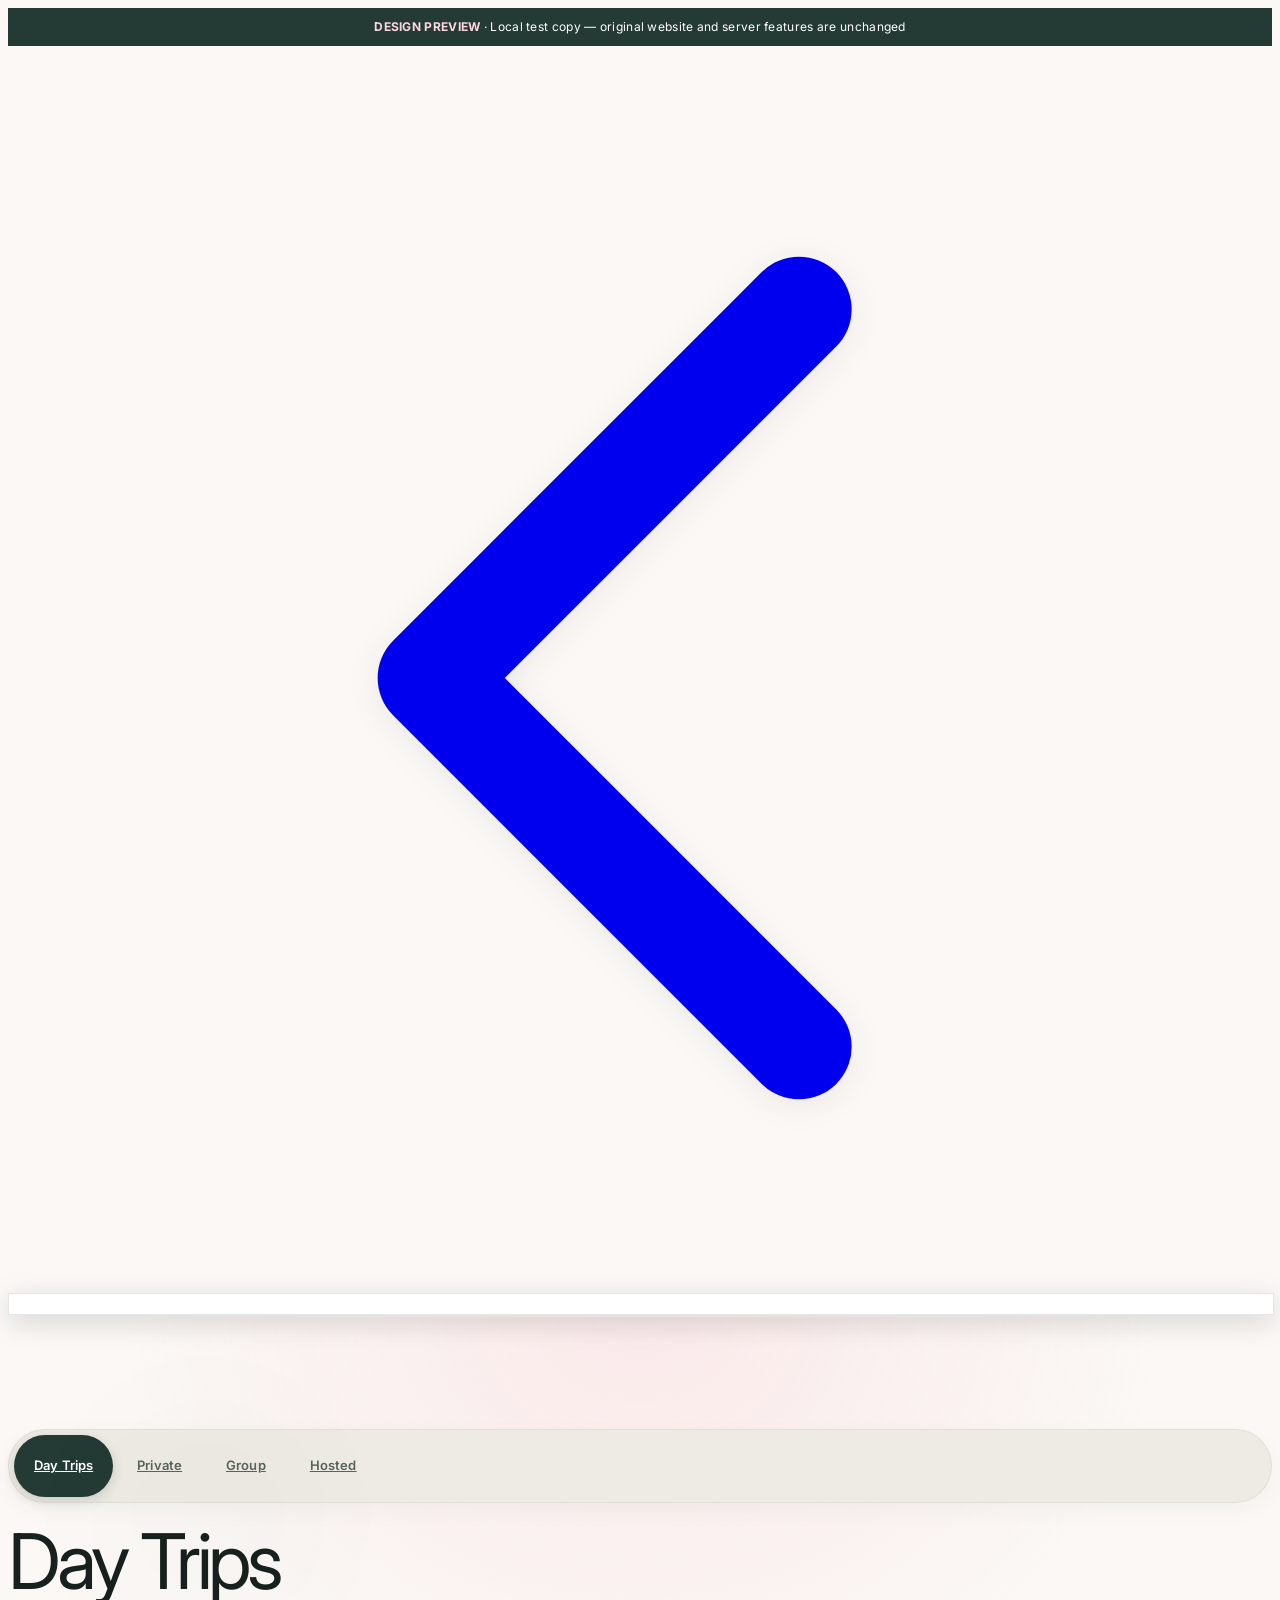
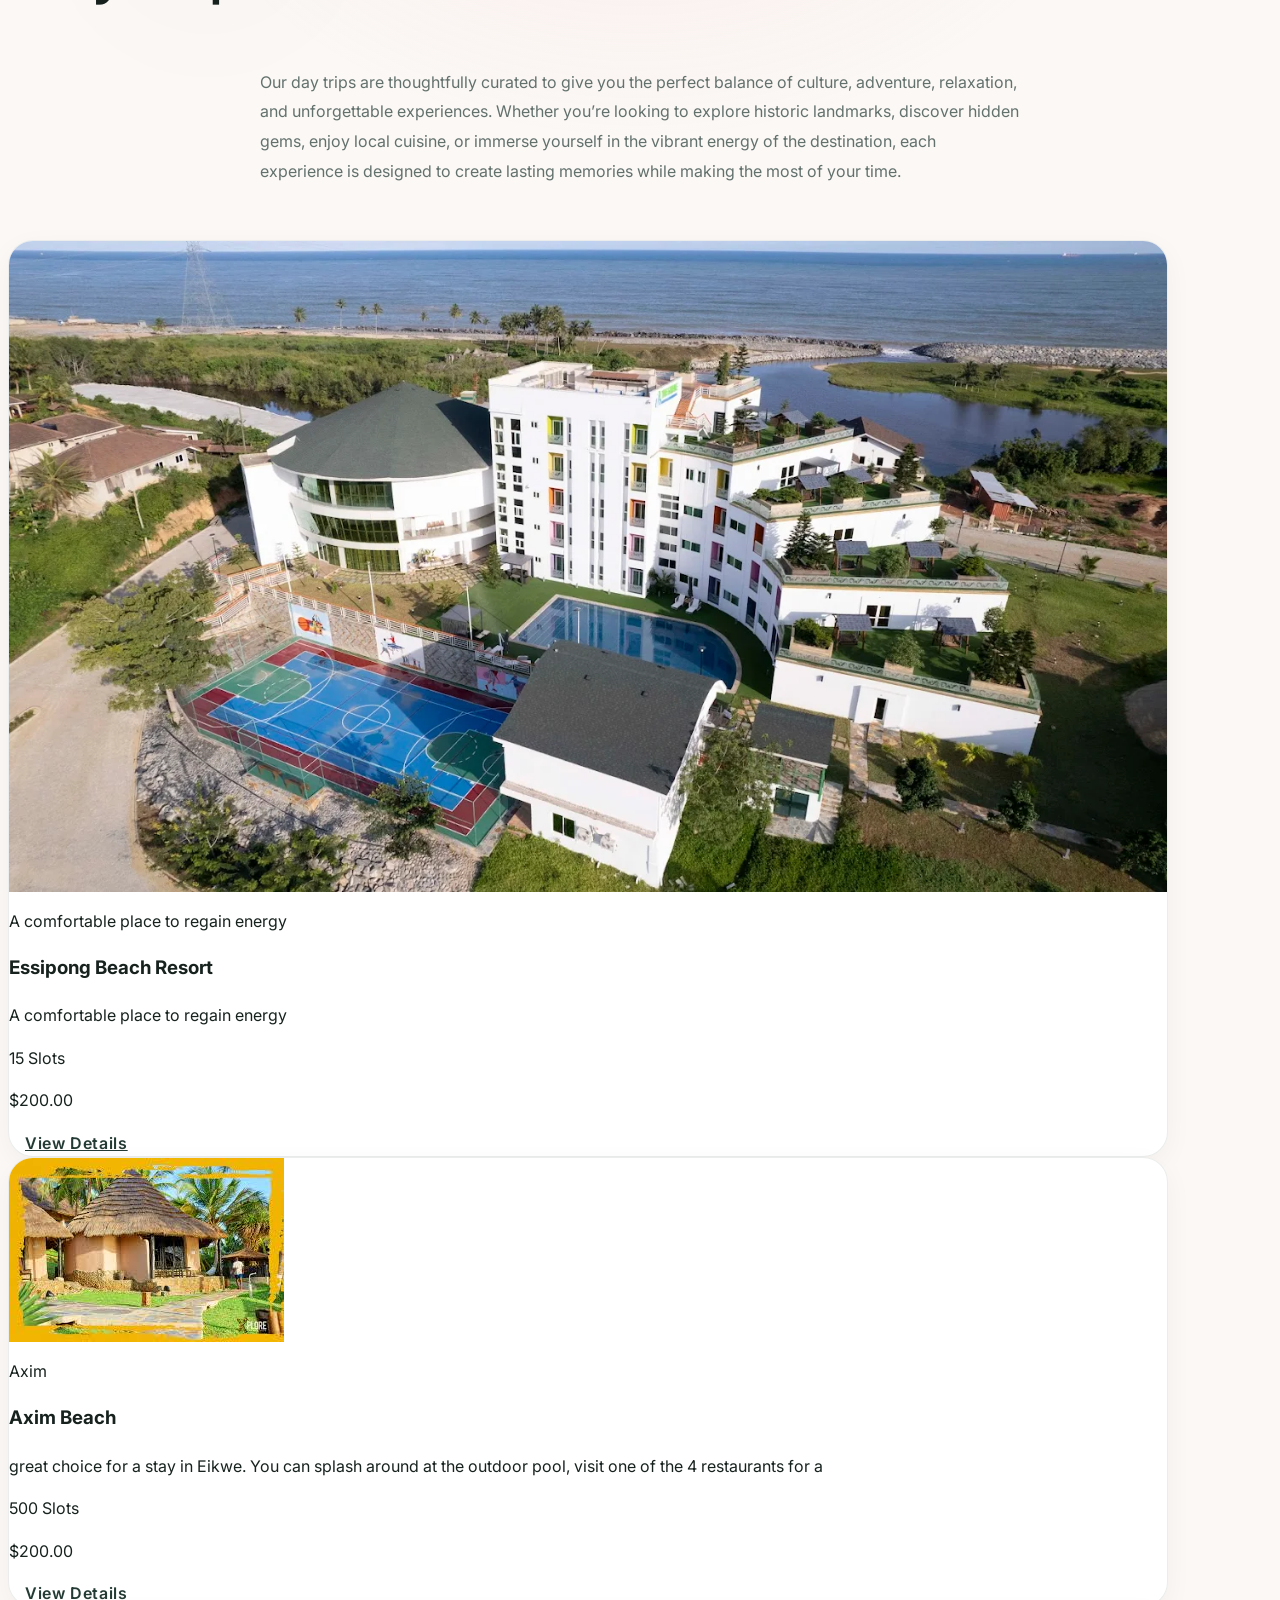
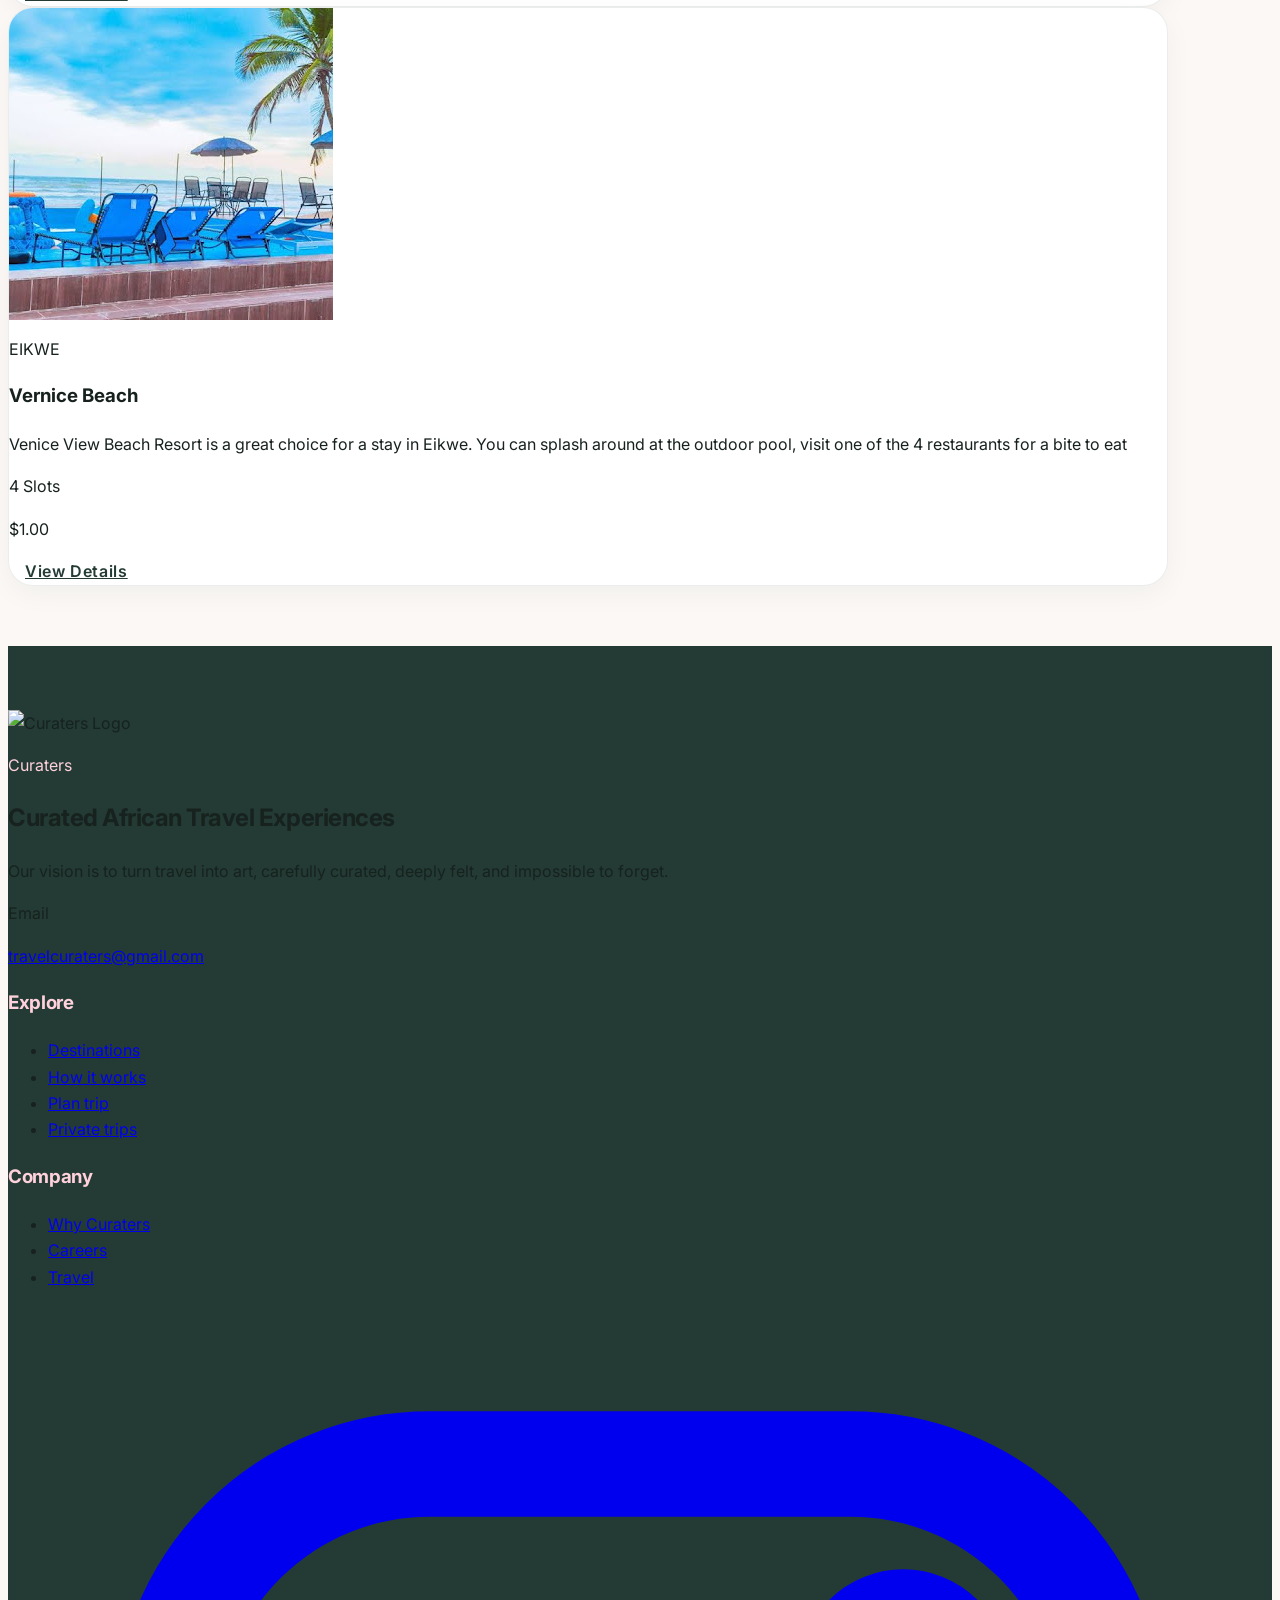
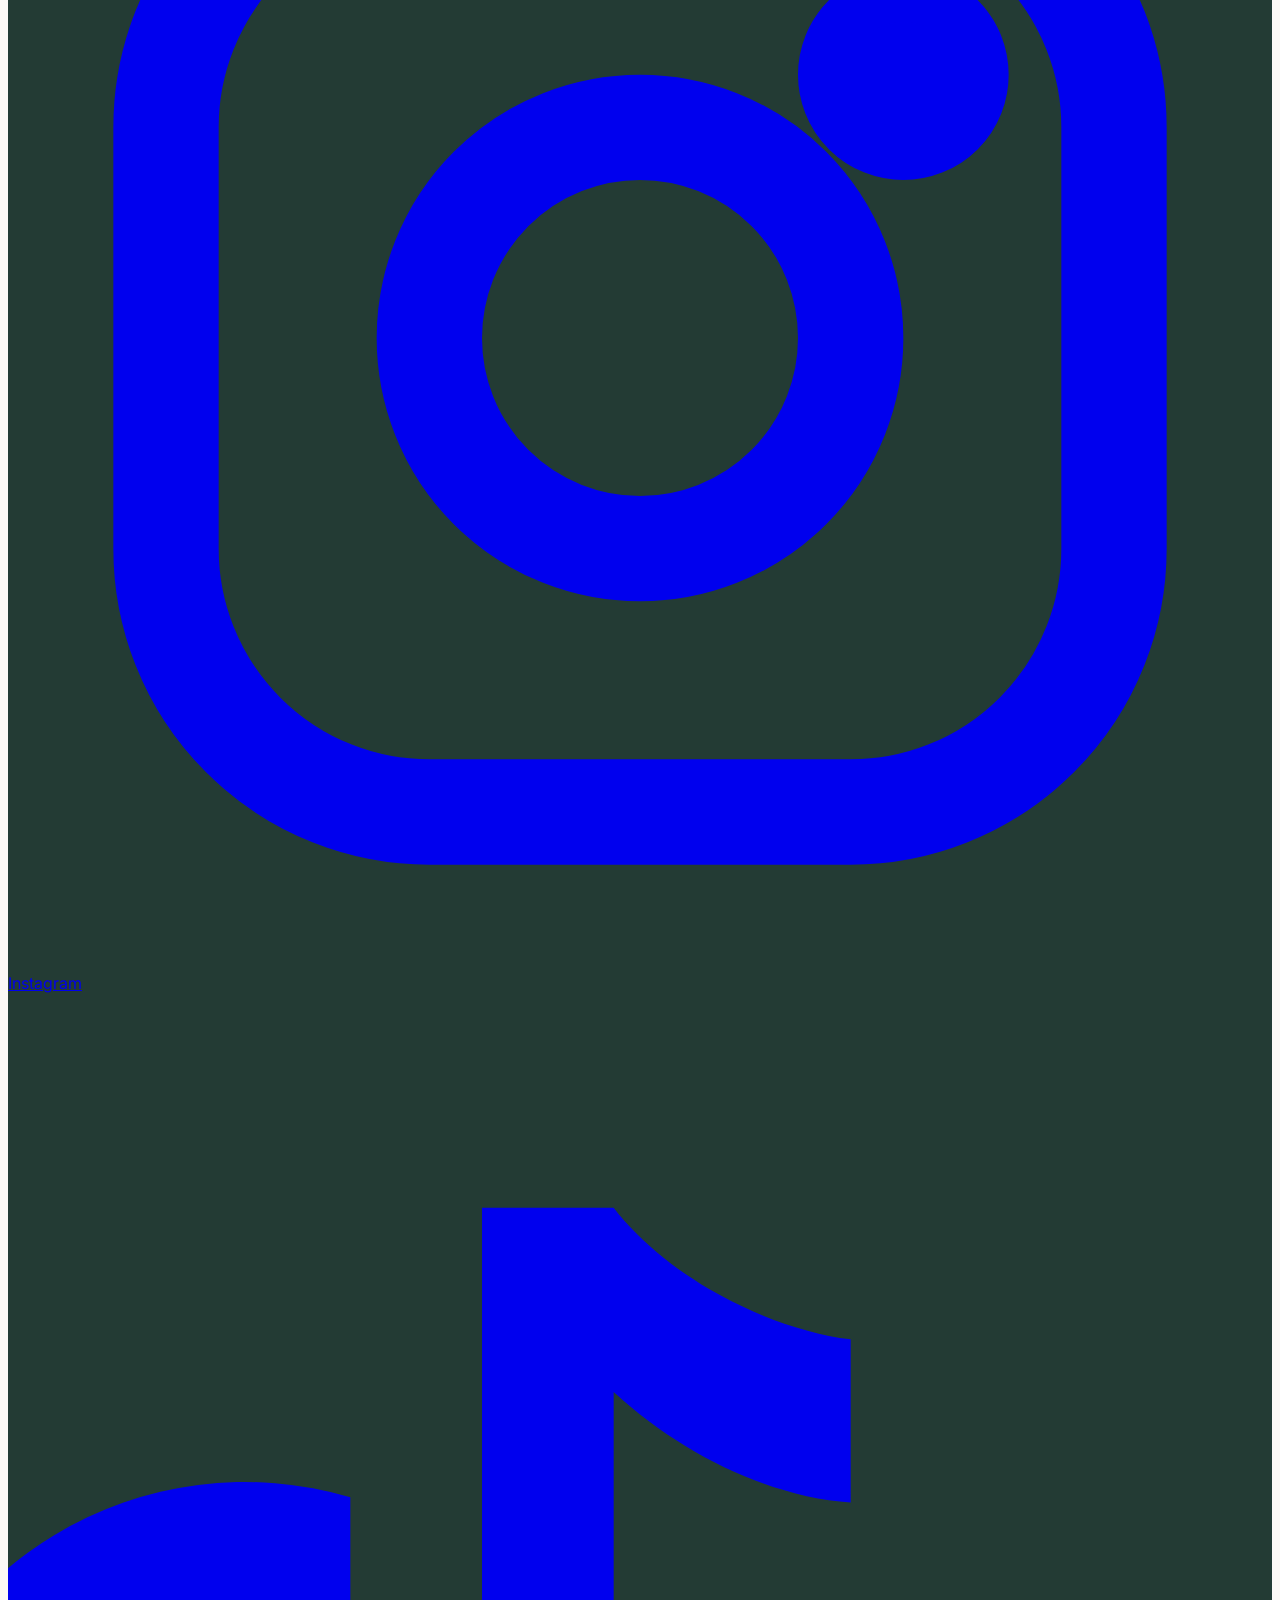
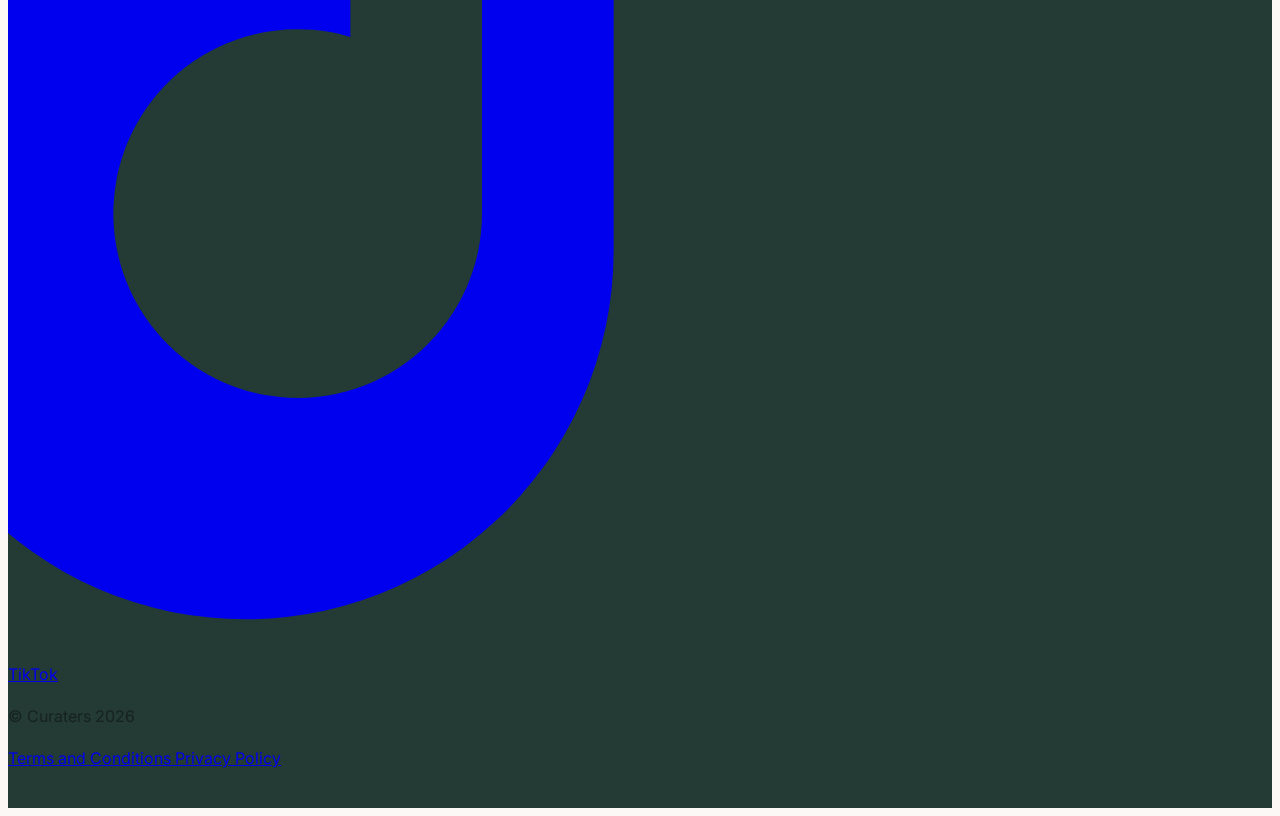
==== index.html @ 2ed1cbc6 "Add files via upload" ====
<head>
<meta charset="UTF-8">

<meta name="viewport" content="width=device-width, initial-scale=1.0">
<!-- SweetAlert2 -->
<script src="https://cdn.jsdelivr.net/npm/sweetalert2@11"></script>
<script src="https://cdn.tailwindcss.com"></script>

<link href="https://fonts.googleapis.com/css2?family=Inter:wght@300;400;500&display=swap" rel="stylesheet">

<style>
body {
    font-family: 'Inter', sans-serif;
}
</style>
<link rel="stylesheet" href="curaters-preview.css">
</head>

<head>
    <title>Curaters | Trips</title>
    <link rel="icon" type="image/png" href="assets/images/logo.png">

<style>
body {
    font-family: 'Inter', sans-serif;
    background: #ffffff;
    overflow-x: hidden;
}

/* ✅ BACK BUTTON PULSE */
.back-btn {
    animation: pulse 2.5s infinite;
}

@keyframes pulse {
    0% { transform: translateX(-50%) scale(1); }
    50% { transform: translateX(-50%) scale(1.08); }
    100% { transform: translateX(-50%) scale(1); }
}

/* ✅ HERO ANIMATION */
.hero-title {
    opacity: 0;
    transform: translateY(20px);
    animation: fadeUp 1s ease forwards;
}

.hero-sub {
    opacity: 0;
    transform: translateY(20px);
    animation: fadeUp 1s ease 0.2s forwards;
}

@keyframes fadeUp {
    to {
        opacity: 1;
        transform: translateY(0);
    }
}

/* ✅ CARD ANIMATION */
.trip-card {
    opacity: 0;
    transform: translateY(40px) scale(0.98);
    transition: all 0.6s ease;
}

.trip-card.show {
    opacity: 1;
    transform: translateY(0) scale(1);
}

/* hover effect */
.trip-card:hover {
    transform: translateY(-6px) scale(1.01);
    transition: 0.4s ease;
}

/* image zoom */
.trip-card img {
    transition: transform 0.7s ease;
}

.trip-card:hover img {
    transform: scale(1.1);
}

/* subtle background glow */
.glow {
    position: absolute;
    width: 400px;
    height: 400px;
    background: radial-gradient(circle, rgba(0,0,0,0.05), transparent 70%);
    filter: blur(60px);
    z-index: 0;
}
</style>
</head>

<body>
<div class="cur-preview-note"><strong>DESIGN PREVIEW</strong> · Local test copy — original website and server features are unchanged</div>

<!-- ✅ BACK BUTTON (CENTER TOP + ANIMATED) -->
<div class="fixed top-5 left-1/2 z-50 back-btn">
    <a href="index.html"
       class="flex items-center justify-center w-11 h-11 rounded-full bg-white shadow-md border hover:scale-110 transition">

        <svg xmlns="http://www.w3.org/2000/svg"
             class="w-5 h-5 text-black"
             fill="none"
             viewBox="0 0 24 24"
             stroke="currentColor"
             stroke-width="2">

            <path stroke-linecap="round"
                  stroke-linejoin="round"
                  d="M15 19l-7-7 7-7" />

        </svg>

    </a>
</div>

<!-- subtle background glow -->
<div class="glow top-20 left-10 absolute"></div>


<!-- HERO -->
<section class="bg-white pt-24 sm:pt-28 md:pt-32 pb-10 sm:pb-12 text-center relative z-10 px-4 sm:px-6 lg:px-8">

    
<div class="flex justify-center mt-6 pb-10 px-4">
    <div class="bg-gray-100 p-1 rounded-2xl flex flex-wrap sm:flex-nowrap shadow-sm gap-1 w-full sm:w-auto overflow-x-auto scrollbar-hide">

        <!-- Day Trips -->
        <a href="index.html"
           class="flex-1 sm:flex-none text-center whitespace-nowrap px-4 sm:px-5 py-2 text-sm font-medium rounded-full transition duration-200
           bg-black text-white">
            Day Trips
        </a>

        <!-- Private -->
        <a href="private.html"
           class="flex-1 sm:flex-none text-center whitespace-nowrap px-4 sm:px-5 py-2 text-sm font-medium rounded-full transition duration-200
           text-gray-600 hover:text-black hover:bg-white">
            Private
        </a>

        <!-- Group -->
        <a href="group-trips.html"
           class="flex-1 sm:flex-none text-center whitespace-nowrap px-4 sm:px-5 py-2 text-sm font-medium rounded-full transition duration-200
           text-gray-600 hover:text-black hover:bg-white">
            Group
        </a>

        <!-- Hosted -->
        <a href="hosted-trips.html"
           class="flex-1 sm:flex-none text-center whitespace-nowrap px-4 sm:px-5 py-2 text-sm font-medium rounded-full transition duration-200
           text-gray-600 hover:text-black hover:bg-white">
            Hosted
        </a>

    </div>
</div>
    <h1 class="text-5xl font-light mt-6 capitalize">
        Day Trips
    </h1>

  <p class="mt-4 text-sm text-gray-600 max-w-3xl mx-auto leading-6">
    Our day trips are thoughtfully curated to give you the perfect balance of culture,
    adventure, relaxation, and unforgettable experiences. Whether you’re looking to
    explore historic landmarks, discover hidden gems, enjoy local cuisine, or immerse
    yourself in the vibrant energy of the destination, each experience is designed to
    create lasting memories while making the most of your time.
</p>

</section>


<!-- GRID -->
<section class="bg-white px-6 pb-10 relative z-10">

    <div class="max-w-6xl mx-auto grid md:grid-cols-2 lg:grid-cols-3 gap-8">

        
        <div class="trip-card rounded-3xl overflow-hidden border bg-white flex flex-col h-[520px]">

            <!-- IMAGE -->
            <div class="h-72 overflow-hidden bg-gray-100">

                                    <img src="[data-uri]"
                         class="w-full h-full object-cover">
                
            </div>

            <!-- CONTENT -->
            <div class="p-5 flex flex-col flex-1">

                <p class="text-xs text-gray-500 uppercase">
                    A comfortable place to regain energy                </p>

                <h3 class="text-lg font-light text-black mt-1">
                    Essipong Beach Resort                </h3>

                <div class="mt-3 h-[72px] overflow-hidden">
                    <p class="text-sm text-gray-600 leading-relaxed">
                        A comfortable place to regain energy                    </p>
                </div>

                <div class="flex justify-between items-center mt-4">

                    <p class="text-sm text-gray-600">
                        15 Slots                    </p>

                    <p class="text-black font-medium">
                        $200.00                    </p>

                </div>

                <div class="mt-auto pt-5">

                    <a href="https://www.travelwithcuraters.com/trip-details.php?id=8"
                       class="block text-center border border-black text-black py-2 rounded-full text-xs uppercase tracking-widest hover:bg-black hover:text-white transition">
                        View Details
                    </a>

                </div>

            </div>

        </div>

        
        <div class="trip-card rounded-3xl overflow-hidden border bg-white flex flex-col h-[520px]">

            <!-- IMAGE -->
            <div class="h-72 overflow-hidden bg-gray-100">

                                    <img src="[data-uri]"
                         class="w-full h-full object-cover">
                
            </div>

            <!-- CONTENT -->
            <div class="p-5 flex flex-col flex-1">

                <p class="text-xs text-gray-500 uppercase">
                    Axim                </p>

                <h3 class="text-lg font-light text-black mt-1">
                    Axim Beach                </h3>

                <div class="mt-3 h-[72px] overflow-hidden">
                    <p class="text-sm text-gray-600 leading-relaxed">
                         great choice for a stay in Eikwe. You can splash around at the outdoor pool, visit one of the 4 restaurants for a                    </p>
                </div>

                <div class="flex justify-between items-center mt-4">

                    <p class="text-sm text-gray-600">
                        500 Slots                    </p>

                    <p class="text-black font-medium">
                        $200.00                    </p>

                </div>

                <div class="mt-auto pt-5">

                    <a href="https://www.travelwithcuraters.com/trip-details.php?id=5"
                       class="block text-center border border-black text-black py-2 rounded-full text-xs uppercase tracking-widest hover:bg-black hover:text-white transition">
                        View Details
                    </a>

                </div>

            </div>

        </div>

        
        <div class="trip-card rounded-3xl overflow-hidden border bg-white flex flex-col h-[520px]">

            <!-- IMAGE -->
            <div class="h-72 overflow-hidden bg-gray-100">

                                    <img src="[data-uri]"
                         class="w-full h-full object-cover">
                
            </div>

            <!-- CONTENT -->
            <div class="p-5 flex flex-col flex-1">

                <p class="text-xs text-gray-500 uppercase">
                    EIKWE                </p>

                <h3 class="text-lg font-light text-black mt-1">
                    Vernice Beach                </h3>

                <div class="mt-3 h-[72px] overflow-hidden">
                    <p class="text-sm text-gray-600 leading-relaxed">
                        Venice View Beach Resort is a great choice for a stay in Eikwe. You can splash around at the outdoor pool, visit one of the 4 restaurants for a bite to eat                    </p>
                </div>

                <div class="flex justify-between items-center mt-4">

                    <p class="text-sm text-gray-600">
                        4 Slots                    </p>

                    <p class="text-black font-medium">
                        $1.00                    </p>

                </div>

                <div class="mt-auto pt-5">

                    <a href="https://www.travelwithcuraters.com/trip-details.php?id=3"
                       class="block text-center border border-black text-black py-2 rounded-full text-xs uppercase tracking-widest hover:bg-black hover:text-white transition">
                        View Details
                    </a>

                </div>

            </div>

        </div>

        
    </div>

</section>

<footer class="bg-[#060912] text-white px-6 py-20 overflow-hidden">

    <div class="max-w-7xl mx-auto">

        <!-- MAIN WRAPPER -->
        <div class="bg-[#0b1020] border border-white/10 rounded-[3rem] p-8 md:p-14">

            <!-- TOP -->
            <div class="grid xl:grid-cols-[1.2fr_0.8fr] gap-16 items-start">

                <!-- LEFT CONTENT -->
                <div>

                    <div class="flex items-center gap-4 mb-8">

<div class="w-14 h-14 rounded-2xl overflow-hidden border border-white/10 bg-white/5 flex items-center justify-center">

    <img src="assets/images/logo-2.png"
         alt="Curaters Logo"
         class="w-full h-full object-cover">

</div>
                        <div>

                            <p class="text-xs uppercase tracking-[0.35em] text-pink-300 mb-1">
                                Curaters
                            </p>

                            <h2 class="text-2xl md:text-3xl font-light text-white">
                                Curated African Travel Experiences
                            </h2>

                        </div>

                    </div>

                    <p class="text-gray-400 leading-relaxed text-sm md:text-base max-w-2xl">
                        Our vision is to turn travel into art, carefully curated, deeply felt, and impossible to forget.
                    </p>

                    <!-- CONTACT STRIP -->
                    <div class="grid sm:grid-cols-2 gap-5 mt-10">

                        <!-- EMAIL -->
                        <div class="bg-white/5 border border-white/10 rounded-2xl p-5">

                            <p class="text-xs uppercase tracking-[0.25em] text-gray-500 mb-3">
                                Email
                            </p>

                            <a href="mailto:travelcuraters@gmail.com"
                               class="text-sm text-white hover:text-pink-300 transition break-all">
                                travelcuraters@gmail.com
                            </a>

                        </div>

                        <!-- PHONE 
                        <div class="bg-white/5 border border-white/10 rounded-2xl p-5">

                            <p class="text-xs uppercase tracking-[0.25em] text-gray-500 mb-3">
                                Phone
                            </p>

                            <a href="tel:+233558677278"
                               class="text-sm text-white hover:text-pink-300 transition">
                                +233 55 867 7278
                            </a>

                        </div>
                        -->

                    </div>

                </div>

                <!-- RIGHT LINKS -->
                <div class="grid grid-cols-2 gap-8">

                    <!-- COLUMN 1 -->
                    <div>

                        <h3 class="text-sm uppercase tracking-[0.3em] text-pink-300 mb-6">
                            Explore
                        </h3>

                        <ul class="space-y-4 text-sm text-gray-400">

                            <li>
                                <a href="index.html" class="hover:text-white transition">
                                    Destinations
                                </a>
                            </li>

                            <li>
                                <a href="index.html" class="hover:text-white transition">
                                    How it works
                                </a>
                            </li>

                            <li>
                                <a href="https://www.travelwithcuraters.com/contact.php" class="hover:text-white transition">
                                    Plan trip
                                </a>
                            </li>

                            <li>
                                <a href="https://www.travelwithcuraters.com/contact.php" class="hover:text-white transition">
                                    Private trips
                                </a>
                            </li>

                        </ul>

                    </div>

                    <!-- COLUMN 2 -->
                    <div>

                        <h3 class="text-sm uppercase tracking-[0.3em] text-pink-300 mb-6">
                            Company
                        </h3>

                        <ul class="space-y-4 text-sm text-gray-400">

                            <li>
                                <a href="https://www.travelwithcuraters.com/about-us.php" class="hover:text-white transition">
                                    Why Curaters
                                </a>
                            </li>

                            <li>
                                <a href="https://www.travelwithcuraters.com/about-us.php" class="hover:text-white transition">
                                    Careers
                                </a>
                            </li>

                            <li>
                                <a href="index.html" class="hover:text-white transition">
                                    Travel
                                </a>
                            </li>

                        </ul>

                    </div>

                </div>

            </div>

            <!-- CENTER LINE -->
            <div class="border-t border-white/10 my-10"></div>

            <!-- BOTTOM -->
            <div class="flex flex-col lg:flex-row items-center justify-between gap-8">

                <!-- SOCIALS -->
                <div class="flex items-center gap-4">

                    <a href="https://www.instagram.com/curaters_"
                       target="_blank"
                       rel="noopener noreferrer"
                       class="group flex items-center gap-3 bg-white/5 border border-white/10 px-5 py-3 rounded-full hover:bg-white hover:text-black transition duration-300">

                        <svg xmlns="http://www.w3.org/2000/svg"
                             class="w-4 h-4"
                             fill="none"
                             viewBox="0 0 24 24"
                             stroke="currentColor">

                            <rect x="3" y="3" width="18" height="18" rx="5" stroke-width="2"/>
                            <circle cx="12" cy="12" r="4" stroke-width="2"/>
                            <circle cx="17" cy="7" r="1.5" fill="currentColor"/>

                        </svg>

                        <span class="text-xs uppercase tracking-[0.2em]">
                            Instagram
                        </span>

                    </a>

                    <a href="https://www.tiktok.com/@curaters"
                       target="_blank"
                       rel="noopener noreferrer"
                       class="group flex items-center gap-3 bg-white/5 border border-white/10 px-5 py-3 rounded-full hover:bg-white hover:text-black transition duration-300">

                        <svg xmlns="http://www.w3.org/2000/svg"
                             class="w-4 h-4"
                             fill="currentColor"
                             viewBox="0 0 24 24">

                            <path d="M9 3v12.5a3.5 3.5 0 1 1-2.5-3.35V9.5a7 7 0 1 0 5 6.7V7.5c1.3 1.2 3 2 4.5 2.1V6.5c-1.6-.2-3.5-1.2-4.5-2.5H9z"/>

                        </svg>

                        <span class="text-xs uppercase tracking-[0.2em]">
                            TikTok
                        </span>

                    </a>

                </div>

                <!-- COPYRIGHT -->
                <div class="flex flex-col sm:flex-row items-center gap-5 text-xs text-gray-500">

                    <p>
                        © Curaters 2026
                    </p>

                    <div class="flex items-center gap-5">

                        <a href="#" class="hover:text-white transition">
                            Terms and Conditions
                        </a>

                        <a href="#" class="hover:text-white transition">
                            Privacy Policy
                        </a>

                    </div>

                </div>

            </div>

        </div>

    </div>

</footer>
<!-- ✅ SCROLL REVEAL ANIMATION -->
<script>
const cards = document.querySelectorAll('.trip-card');

const observer = new IntersectionObserver((entries) => {
    entries.forEach((entry, index) => {
        if (entry.isIntersecting) {
            setTimeout(() => {
                entry.target.classList.add('show');
            }, index * 80); // stagger effect
        }
    });
}, {
    threshold: 0.1
});

cards.forEach(card => observer.observe(card));
</script>

</body>
</html>
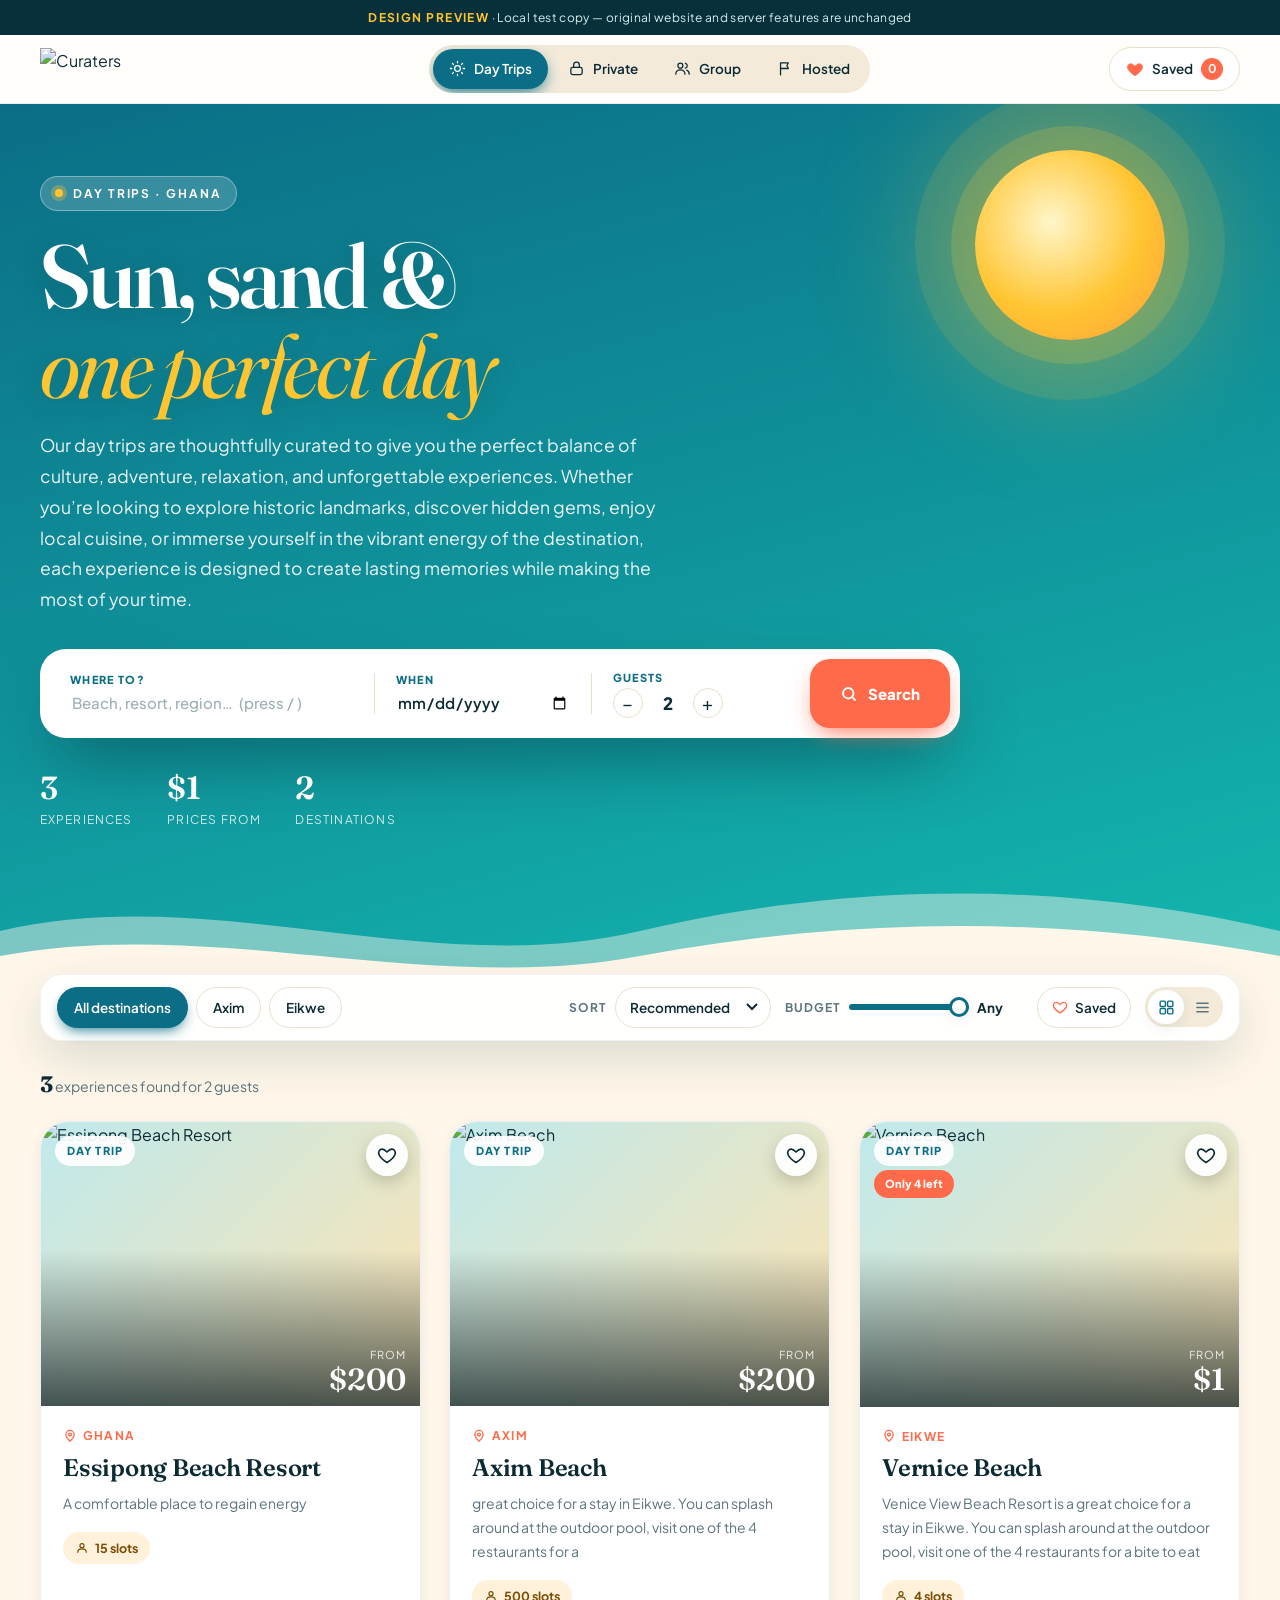
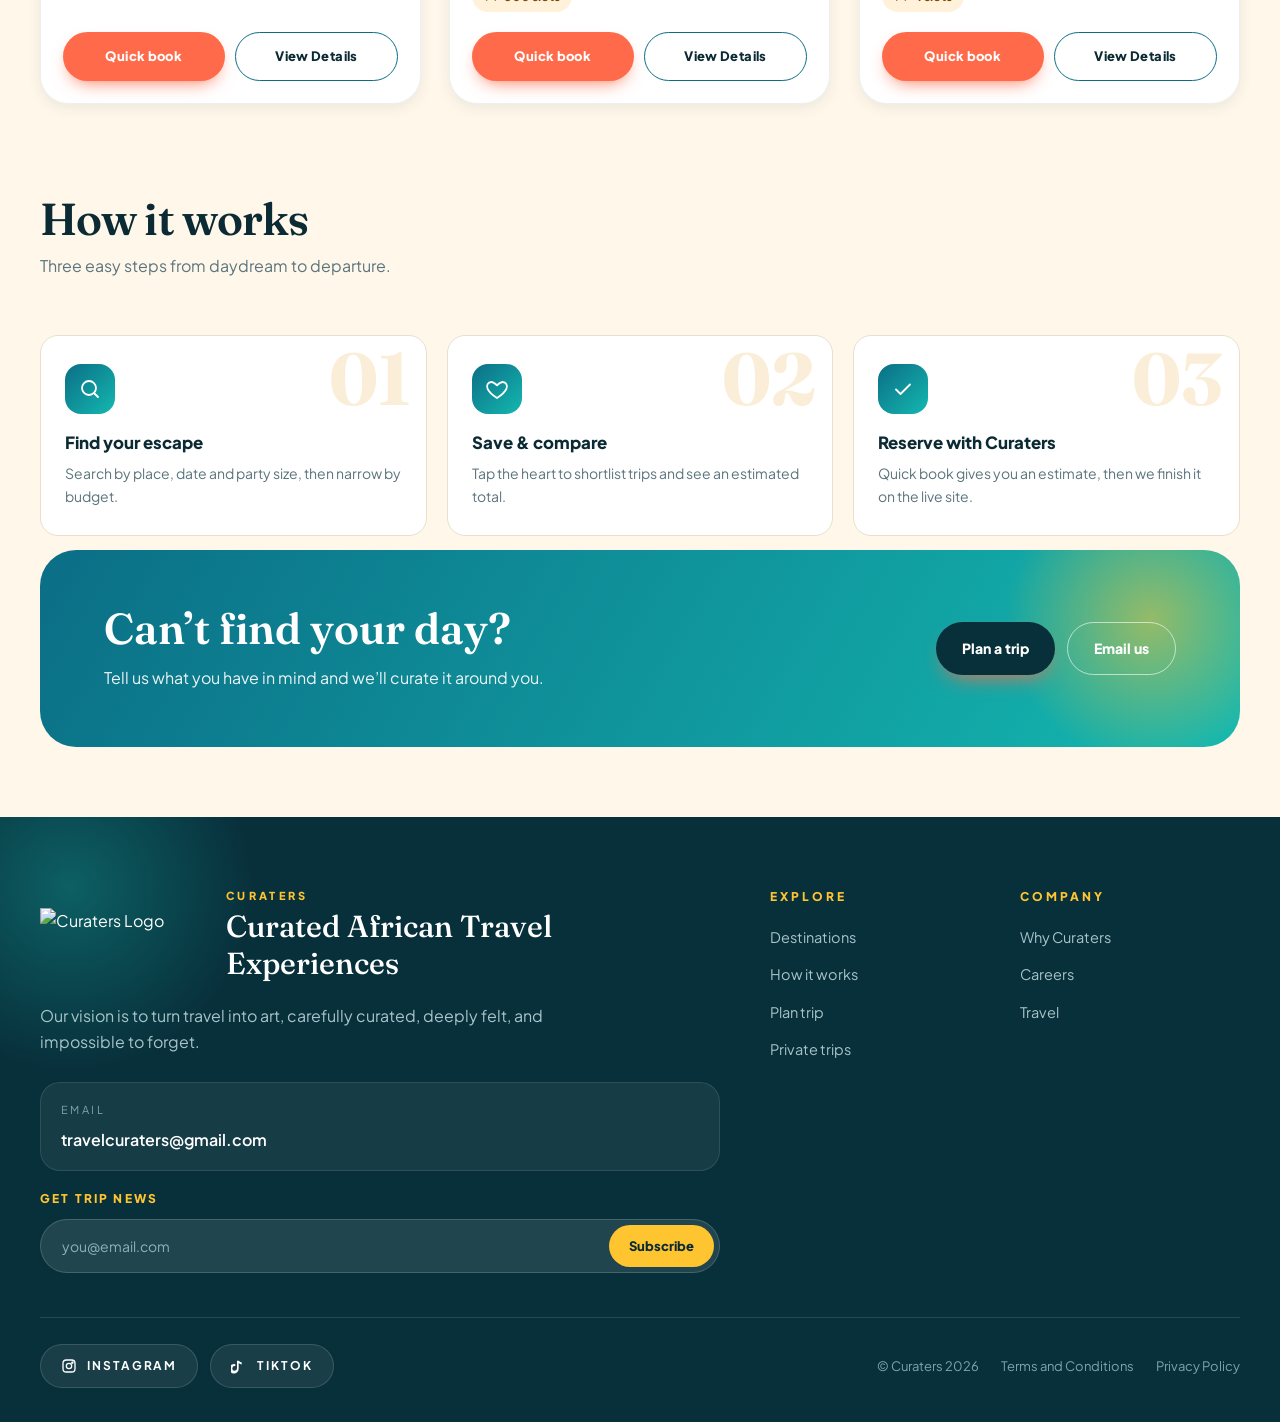
==== commit e095aad8: "Add files via upload" ====
--- a/index.html
+++ b/index.html
@@ -1,588 +1,249 @@
-
+<!DOCTYPE html>
+<html lang="en">
 <head>
 <meta charset="UTF-8">
-
 <meta name="viewport" content="width=device-width, initial-scale=1.0">
-<!-- SweetAlert2 -->
+<title>Curaters | Trips</title>
+<link rel="icon" type="image/png" href="assets/images/logo.png">
+<!-- SweetAlert2 (used for the booking confirmation) -->
 <script src="https://cdn.jsdelivr.net/npm/sweetalert2@11"></script>
 <script src="https://cdn.tailwindcss.com"></script>
-
-<link href="https://fonts.googleapis.com/css2?family=Inter:wght@300;400;500&display=swap" rel="stylesheet">
-
-<style>
-body {
-    font-family: 'Inter', sans-serif;
-}
-</style>
+<link rel="preconnect" href="https://fonts.googleapis.com"><link rel="preconnect" href="https://fonts.gstatic.com" crossorigin>
+<link href="https://fonts.googleapis.com/css2?family=Fraunces:ital,opsz,wght@0,9..144,500;0,9..144,600;1,9..144,400&family=Plus+Jakarta+Sans:wght@400;500;600;700;800&display=swap" rel="stylesheet">
 <link rel="stylesheet" href="curaters-preview.css">
+<script src="curaters-preview.js" defer></script>
 </head>
-
-<head>
-    <title>Curaters | Trips</title>
-    <link rel="icon" type="image/png" href="assets/images/logo.png">
-
-<style>
-body {
-    font-family: 'Inter', sans-serif;
-    background: #ffffff;
-    overflow-x: hidden;
-}
-
-/* ✅ BACK BUTTON PULSE */
-.back-btn {
-    animation: pulse 2.5s infinite;
-}
-
-@keyframes pulse {
-    0% { transform: translateX(-50%) scale(1); }
-    50% { transform: translateX(-50%) scale(1.08); }
-    100% { transform: translateX(-50%) scale(1); }
-}
-
-/* ✅ HERO ANIMATION */
-.hero-title {
-    opacity: 0;
-    transform: translateY(20px);
-    animation: fadeUp 1s ease forwards;
-}
-
-.hero-sub {
-    opacity: 0;
-    transform: translateY(20px);
-    animation: fadeUp 1s ease 0.2s forwards;
-}
-
-@keyframes fadeUp {
-    to {
-        opacity: 1;
-        transform: translateY(0);
-    }
-}
-
-/* ✅ CARD ANIMATION */
-.trip-card {
-    opacity: 0;
-    transform: translateY(40px) scale(0.98);
-    transition: all 0.6s ease;
-}
-
-.trip-card.show {
-    opacity: 1;
-    transform: translateY(0) scale(1);
-}
-
-/* hover effect */
-.trip-card:hover {
-    transform: translateY(-6px) scale(1.01);
-    transition: 0.4s ease;
-}
-
-/* image zoom */
-.trip-card img {
-    transition: transform 0.7s ease;
-}
-
-.trip-card:hover img {
-    transform: scale(1.1);
-}
-
-/* subtle background glow */
-.glow {
-    position: absolute;
-    width: 400px;
-    height: 400px;
-    background: radial-gradient(circle, rgba(0,0,0,0.05), transparent 70%);
-    filter: blur(60px);
-    z-index: 0;
-}
-</style>
-</head>
-
-<body>
+<body class="cur" data-page="day">
 <div class="cur-preview-note"><strong>DESIGN PREVIEW</strong> · Local test copy — original website and server features are unchanged</div>
-
-<!-- ✅ BACK BUTTON (CENTER TOP + ANIMATED) -->
-<div class="fixed top-5 left-1/2 z-50 back-btn">
-    <a href="index.html"
-       class="flex items-center justify-center w-11 h-11 rounded-full bg-white shadow-md border hover:scale-110 transition">
-
-        <svg xmlns="http://www.w3.org/2000/svg"
-             class="w-5 h-5 text-black"
-             fill="none"
-             viewBox="0 0 24 24"
-             stroke="currentColor"
-             stroke-width="2">
-
-            <path stroke-linecap="round"
-                  stroke-linejoin="round"
-                  d="M15 19l-7-7 7-7" />
-
+<div class="cur-progress" aria-hidden="true"></div>
+<header class="cur-nav">
+    <div class="cur-nav-in">
+        <a class="cur-brand" href="index.html" aria-label="Curaters home"><img src="assets/images/logo.png" alt="Curaters"></a>
+        <nav class="cur-tabs" aria-label="Trip categories"><a href="index.html" class="cur-tab is-active" aria-current="page"><svg viewBox="0 0 24 24"><circle cx="12" cy="12" r="4"/><path d="M12 2v2M12 20v2M4.9 4.9l1.4 1.4M17.7 17.7l1.4 1.4M2 12h2M20 12h2M4.9 19.1l1.4-1.4M17.7 6.3l1.4-1.4"/></svg>Day Trips</a><a href="private.html" class="cur-tab"><svg viewBox="0 0 24 24"><rect x="4" y="10.5" width="16" height="10" rx="2.5"/><path d="M8 10.5V7a4 4 0 118 0v3.5"/></svg>Private</a><a href="group-trips.html" class="cur-tab"><svg viewBox="0 0 24 24"><circle cx="9" cy="8" r="3.5"/><path d="M2.5 20c0-3.6 2.9-6 6.5-6s6.5 2.4 6.5 6"/><path d="M16 4.6a3.5 3.5 0 010 6.8M18 14.3c2.2.7 3.5 2.6 3.5 5.7"/></svg>Group</a><a href="hosted-trips.html" class="cur-tab"><svg viewBox="0 0 24 24"><path d="M5 21V4M5 4h11l-2 4 2 4H5"/></svg>Hosted</a></nav>
+        <button class="cur-saved-btn" type="button" data-open-saved aria-label="Open saved trips"><svg viewBox="0 0 24 24" stroke-linejoin="round"><path d="M12 21s-7.5-4.6-9.5-9.3C1.1 8.3 3 5 6.3 5c2 0 3.4 1.1 5.7 3.4C14.3 6.1 15.7 5 17.7 5 21 5 22.9 8.3 21.5 11.7 19.5 16.4 12 21 12 21z"/></svg><span>Saved</span><b data-saved-count>0</b></button>
+    </div>
+</header>
+<!-- BACK BUTTON (superseded by the sticky nav; kept for structure) -->
+<div class="back-btn"><a href="index.html" aria-label="Back to Day Trips">‹</a></div>
+
+<section class="cur-hero">
+    <div class="cur-hero-bg" aria-hidden="true"><span class="stars"></span><span class="sun"></span><span class="cloud c1"></span><span class="cloud c2"></span><span class="cloud c3"></span>
+        <svg class="cur-waves" viewBox="0 0 1440 130" preserveAspectRatio="none" aria-hidden="true">
+            <g class="w2"><path fill="rgba(255,247,234,.45)" d="M0 60 C240 10 480 110 720 60 S1200 10 1440 60 S1920 110 2160 60 S2640 10 2880 60 V130 H0Z"/></g>
+            <g class="w1"><path fill="#fff7ea" d="M0 85 C240 45 480 125 720 85 S1200 45 1440 85 S1920 125 2160 85 S2640 45 2880 85 V130 H0Z"/></g>
         </svg>
-
-    </a>
-</div>
-
-<!-- subtle background glow -->
-<div class="glow top-20 left-10 absolute"></div>
-
-
-<!-- HERO -->
-<section class="bg-white pt-24 sm:pt-28 md:pt-32 pb-10 sm:pb-12 text-center relative z-10 px-4 sm:px-6 lg:px-8">
-
-    
-<div class="flex justify-center mt-6 pb-10 px-4">
-    <div class="bg-gray-100 p-1 rounded-2xl flex flex-wrap sm:flex-nowrap shadow-sm gap-1 w-full sm:w-auto overflow-x-auto scrollbar-hide">
-
-        <!-- Day Trips -->
-        <a href="index.html"
-           class="flex-1 sm:flex-none text-center whitespace-nowrap px-4 sm:px-5 py-2 text-sm font-medium rounded-full transition duration-200
-           bg-black text-white">
-            Day Trips
-        </a>
-
-        <!-- Private -->
-        <a href="private.html"
-           class="flex-1 sm:flex-none text-center whitespace-nowrap px-4 sm:px-5 py-2 text-sm font-medium rounded-full transition duration-200
-           text-gray-600 hover:text-black hover:bg-white">
-            Private
-        </a>
-
-        <!-- Group -->
-        <a href="group-trips.html"
-           class="flex-1 sm:flex-none text-center whitespace-nowrap px-4 sm:px-5 py-2 text-sm font-medium rounded-full transition duration-200
-           text-gray-600 hover:text-black hover:bg-white">
-            Group
-        </a>
-
-        <!-- Hosted -->
-        <a href="hosted-trips.html"
-           class="flex-1 sm:flex-none text-center whitespace-nowrap px-4 sm:px-5 py-2 text-sm font-medium rounded-full transition duration-200
-           text-gray-600 hover:text-black hover:bg-white">
-            Hosted
-        </a>
-
-    </div>
-</div>
-    <h1 class="text-5xl font-light mt-6 capitalize">
-        Day Trips
-    </h1>
-
-  <p class="mt-4 text-sm text-gray-600 max-w-3xl mx-auto leading-6">
-    Our day trips are thoughtfully curated to give you the perfect balance of culture,
+    </div>
+    <div class="cur-hero-in">
+        <p class="cur-eyebrow"><i></i>Day Trips · Ghana</p>
+        <h1>Sun, sand & <em>one perfect day</em></h1>
+        <p class="cur-lede">Our day trips are thoughtfully curated to give you the perfect balance of culture,
     adventure, relaxation, and unforgettable experiences. Whether you’re looking to
     explore historic landmarks, discover hidden gems, enjoy local cuisine, or immerse
     yourself in the vibrant energy of the destination, each experience is designed to
-    create lasting memories while making the most of your time.
-</p>
-
-</section>
-
-
-<!-- GRID -->
-<section class="bg-white px-6 pb-10 relative z-10">
-
-    <div class="max-w-6xl mx-auto grid md:grid-cols-2 lg:grid-cols-3 gap-8">
-
-        
-        <div class="trip-card rounded-3xl overflow-hidden border bg-white flex flex-col h-[520px]">
-
-            <!-- IMAGE -->
-            <div class="h-72 overflow-hidden bg-gray-100">
-
-                                    <img src="[data-uri]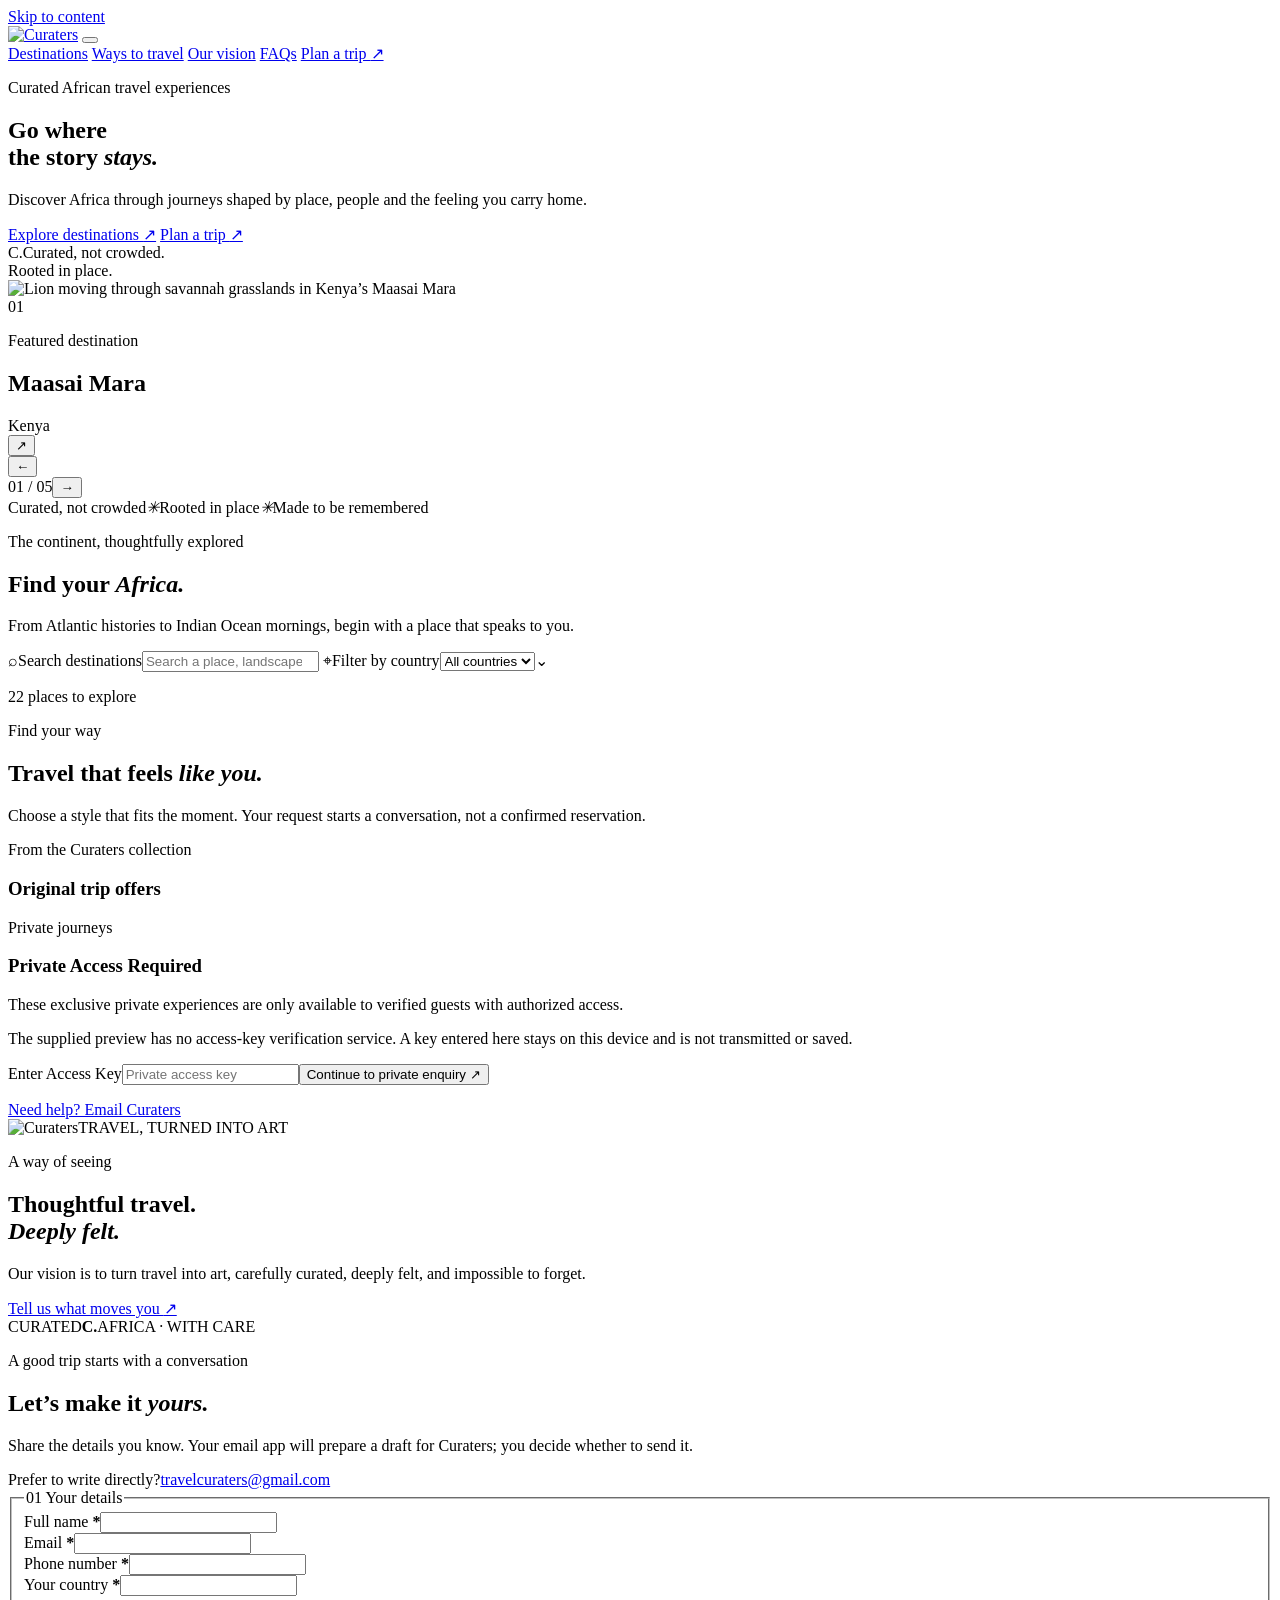
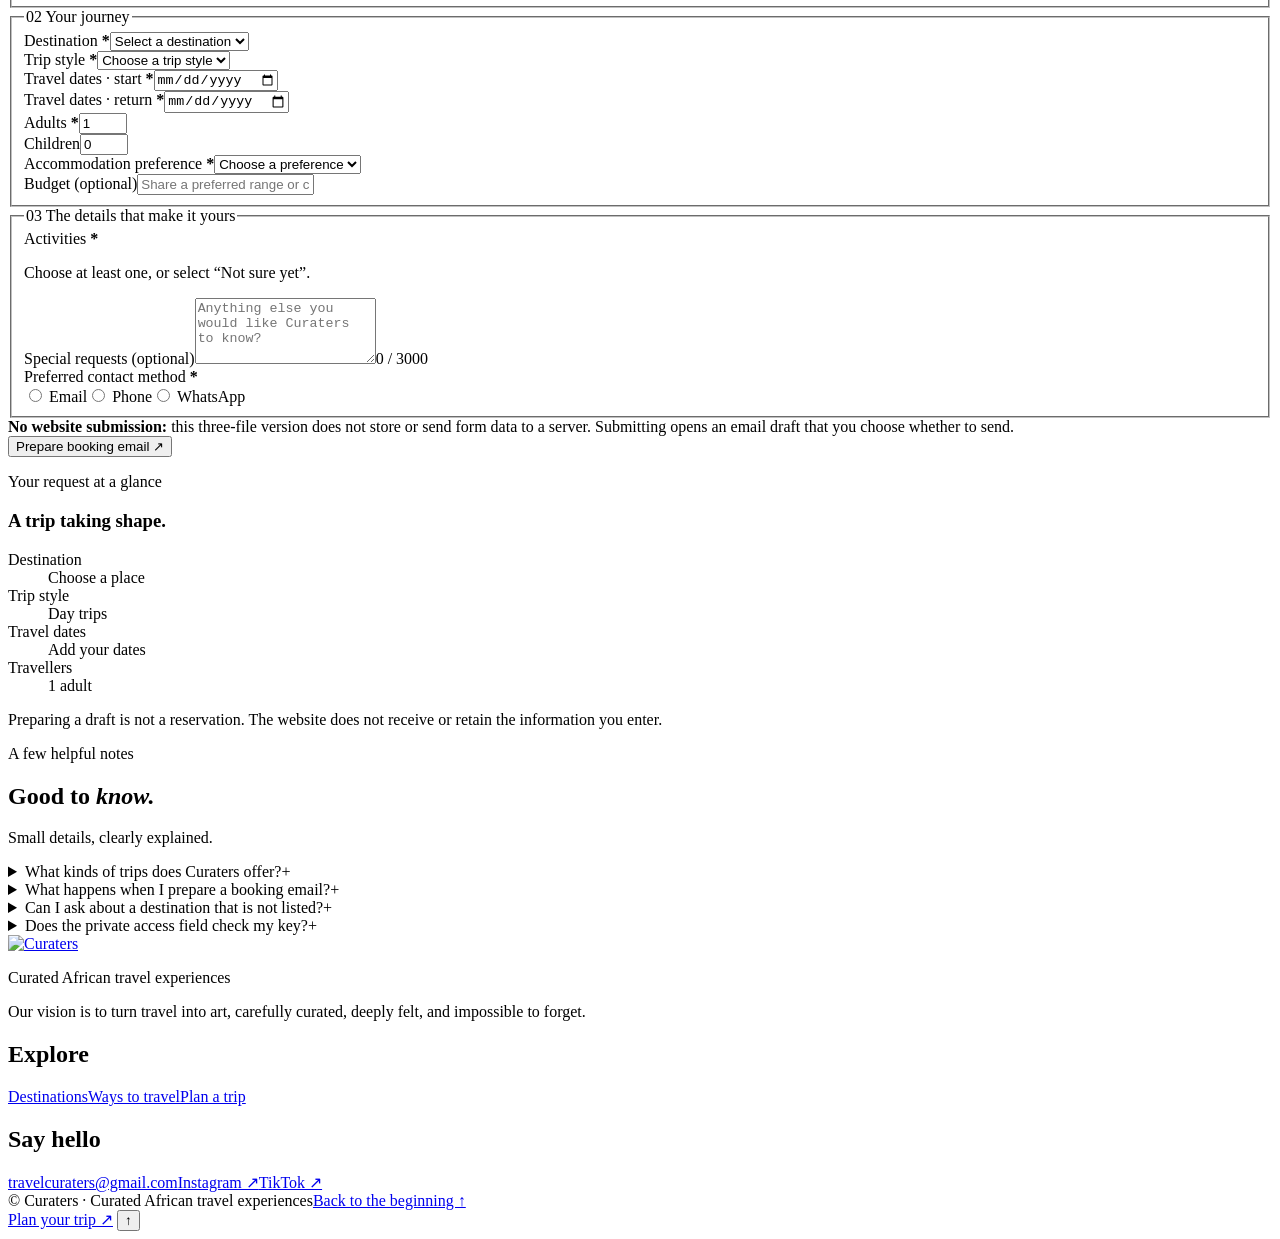
==== commit faab7b58: "Add files via upload" ====
--- a/index.html
+++ b/index.html
@@ -1,249 +1,136 @@
-<!DOCTYPE html>
+<!doctype html>
 <html lang="en">
 <head>
-<meta charset="UTF-8">
-<meta name="viewport" content="width=device-width, initial-scale=1.0">
-<title>Curaters | Trips</title>
-<link rel="icon" type="image/png" href="assets/images/logo.png">
-<!-- SweetAlert2 (used for the booking confirmation) -->
-<script src="https://cdn.jsdelivr.net/npm/sweetalert2@11"></script>
-<script src="https://cdn.tailwindcss.com"></script>
-<link rel="preconnect" href="https://fonts.googleapis.com"><link rel="preconnect" href="https://fonts.gstatic.com" crossorigin>
-<link href="https://fonts.googleapis.com/css2?family=Fraunces:ital,opsz,wght@0,9..144,500;0,9..144,600;1,9..144,400&family=Plus+Jakarta+Sans:wght@400;500;600;700;800&display=swap" rel="stylesheet">
-<link rel="stylesheet" href="curaters-preview.css">
-<script src="curaters-preview.js" defer></script>
+  <meta charset="UTF-8">
+  <meta name="viewport" content="width=device-width, initial-scale=1, viewport-fit=cover">
+  <meta name="theme-color" content="#f5f2ec">
+  <meta name="description" content="Curated African travel experiences. Discover thoughtful day trips, group journeys, private escapes and hosted trips with Curaters.">
+  <meta property="og:title" content="Curaters — Curated African Travel Experiences">
+  <meta property="og:description" content="Discover Africa through journeys shaped by place, people and the feeling you carry home.">
+  <title>Curaters — Curated African Travel Experiences</title>
+  <link rel="preconnect" href="https://fonts.googleapis.com">
+  <link rel="preconnect" href="https://fonts.gstatic.com" crossorigin>
+  <link href="https://fonts.googleapis.com/css2?family=DM+Sans:wght@400;500;600;700&family=Playfair+Display:ital,wght@0,500;0,600;0,700;1,500;1,600&display=swap" rel="stylesheet">
+  <link rel="stylesheet" href="style.css">
 </head>
-<body class="cur" data-page="day">
-<div class="cur-preview-note"><strong>DESIGN PREVIEW</strong> · Local test copy — original website and server features are unchanged</div>
-<div class="cur-progress" aria-hidden="true"></div>
-<header class="cur-nav">
-    <div class="cur-nav-in">
-        <a class="cur-brand" href="index.html" aria-label="Curaters home"><img src="assets/images/logo.png" alt="Curaters"></a>
-        <nav class="cur-tabs" aria-label="Trip categories"><a href="index.html" class="cur-tab is-active" aria-current="page"><svg viewBox="0 0 24 24"><circle cx="12" cy="12" r="4"/><path d="M12 2v2M12 20v2M4.9 4.9l1.4 1.4M17.7 17.7l1.4 1.4M2 12h2M20 12h2M4.9 19.1l1.4-1.4M17.7 6.3l1.4-1.4"/></svg>Day Trips</a><a href="private.html" class="cur-tab"><svg viewBox="0 0 24 24"><rect x="4" y="10.5" width="16" height="10" rx="2.5"/><path d="M8 10.5V7a4 4 0 118 0v3.5"/></svg>Private</a><a href="group-trips.html" class="cur-tab"><svg viewBox="0 0 24 24"><circle cx="9" cy="8" r="3.5"/><path d="M2.5 20c0-3.6 2.9-6 6.5-6s6.5 2.4 6.5 6"/><path d="M16 4.6a3.5 3.5 0 010 6.8M18 14.3c2.2.7 3.5 2.6 3.5 5.7"/></svg>Group</a><a href="hosted-trips.html" class="cur-tab"><svg viewBox="0 0 24 24"><path d="M5 21V4M5 4h11l-2 4 2 4H5"/></svg>Hosted</a></nav>
-        <button class="cur-saved-btn" type="button" data-open-saved aria-label="Open saved trips"><svg viewBox="0 0 24 24" stroke-linejoin="round"><path d="M12 21s-7.5-4.6-9.5-9.3C1.1 8.3 3 5 6.3 5c2 0 3.4 1.1 5.7 3.4C14.3 6.1 15.7 5 17.7 5 21 5 22.9 8.3 21.5 11.7 19.5 16.4 12 21 12 21z"/></svg><span>Saved</span><b data-saved-count>0</b></button>
+<body>
+  <a class="skip-link" href="#main-content">Skip to content</a>
+  <header class="site-header" id="top">
+    <div class="nav-wrap">
+      <a class="brand" href="#top" aria-label="Curaters home"><img src="https://files.manuscdn.com/user_upload_by_module/session_file/310519664035144184/fSQozJJQelTYBHEI.png" alt="Curaters" width="180" height="34"></a>
+      <button class="menu-toggle" id="menuToggle" type="button" aria-expanded="false" aria-controls="mainNav" aria-label="Open navigation"><span></span><span></span><span></span></button>
+      <nav class="main-nav" id="mainNav" aria-label="Main navigation">
+        <a href="#destinations">Destinations</a>
+        <a href="#journeys">Ways to travel</a>
+        <a href="#story">Our vision</a>
+        <a href="#faq">FAQs</a>
+        <a class="nav-book" href="#book">Plan a trip <span aria-hidden="true">↗</span></a>
+      </nav>
     </div>
-</header>
-<!-- BACK BUTTON (superseded by the sticky nav; kept for structure) -->
-<div class="back-btn"><a href="index.html" aria-label="Back to Day Trips">‹</a></div>
+  </header>
 
-<section class="cur-hero">
-    <div class="cur-hero-bg" aria-hidden="true"><span class="stars"></span><span class="sun"></span><span class="cloud c1"></span><span class="cloud c2"></span><span class="cloud c3"></span>
-        <svg class="cur-waves" viewBox="0 0 1440 130" preserveAspectRatio="none" aria-hidden="true">
-            <g class="w2"><path fill="rgba(255,247,234,.45)" d="M0 60 C240 10 480 110 720 60 S1200 10 1440 60 S1920 110 2160 60 S2640 10 2880 60 V130 H0Z"/></g>
-            <g class="w1"><path fill="#fff7ea" d="M0 85 C240 45 480 125 720 85 S1200 45 1440 85 S1920 125 2160 85 S2640 45 2880 85 V130 H0Z"/></g>
-        </svg>
-    </div>
-    <div class="cur-hero-in">
-        <p class="cur-eyebrow"><i></i>Day Trips · Ghana</p>
-        <h1>Sun, sand & <em>one perfect day</em></h1>
-        <p class="cur-lede">Our day trips are thoughtfully curated to give you the perfect balance of culture,
-    adventure, relaxation, and unforgettable experiences. Whether you’re looking to
-    explore historic landmarks, discover hidden gems, enjoy local cuisine, or immerse
-    yourself in the vibrant energy of the destination, each experience is designed to
-    create lasting memories while making the most of your time.</p>
-        <form class="cur-search" id="searchForm" role="search" autocomplete="off">
-            <label class="cs-field"><span>Where to?</span><input id="qDest" list="destList" type="text" placeholder="Beach, resort, region…  (press / )"></label>
-            <label class="cs-field"><span>When</span><input id="qDate" type="date"></label>
-            <div class="cs-field cs-guests"><span>Guests</span>
-                <div class="stepper"><button type="button" data-step="-1" aria-label="Fewer guests">−</button><output id="qGuests" aria-live="polite">2</output><button type="button" data-step="1" aria-label="More guests">+</button></div>
-            </div>
-            <button class="cs-go" type="submit"><svg viewBox="0 0 24 24"><circle cx="11" cy="11" r="7"/><path d="M20 20l-3.5-3.5"/></svg>Search</button>
-        </form>
-        <datalist id="destList"></datalist>
-        <div class="cur-stats">
-            <div class="cur-stat"><b data-count="3">0</b><span>Experiences</span></div>
-            <div class="cur-stat"><b data-count="1" data-prefix="$">0</b><span>Prices from</span></div>
-            <div class="cur-stat"><b data-count="2">0</b><span>Destinations</span></div>
+  <main id="main-content">
+    <section class="hero section-shell" aria-labelledby="hero-title">
+      <div class="hero-copy">
+        <p class="eyebrow"><span class="eyebrow-rule"></span> Curated African travel experiences</p>
+        <h1 id="hero-title">Go where<br>the story <em>stays.</em></h1>
+        <p class="hero-lede">Discover Africa through journeys shaped by place, people and the feeling you carry home.</p>
+        <div class="hero-actions">
+          <a class="button button-primary" href="#destinations">Explore destinations <span aria-hidden="true">↗</span></a>
+          <a class="button button-text" href="#book">Plan a trip <span aria-hidden="true">↗</span></a>
         </div>
-    </div>
-</section>
+        <div class="hero-note"><span class="note-mark">C.</span><span>Curated, not crowded.<br>Rooted in place.</span></div>
+      </div>
+      <div class="hero-frame" id="heroCarousel" role="region" aria-roledescription="carousel" aria-label="Featured African destinations">
+        <img id="heroImage" class="hero-image" src="https://files.manuscdn.com/user_upload_by_module/session_file/310519664035144184/USaJstHYDFCReCgo.webp" alt="Lion moving through savannah grasslands in Kenya’s Maasai Mara" fetchpriority="high">
+        <div class="hero-image-shade"></div>
+        <span class="hero-frame-index" id="heroIndex">01</span>
+        <div class="hero-caption"><div><p>Featured destination</p><h2 id="heroName">Maasai Mara</h2><span id="heroCountry">Kenya</span></div><button class="round-arrow" id="heroExplore" type="button" aria-label="Explore Maasai Mara">↗</button></div>
+        <div class="carousel-controls"><button id="heroPrev" type="button" aria-label="Previous featured destination">←</button><div class="carousel-dots" id="heroDots" aria-label="Choose a featured destination"></div><span id="heroCount">01 / 05</span><button id="heroNext" type="button" aria-label="Next featured destination">→</button></div>
+      </div>
+    </section>
 
-<section class="cur-results" id="trips">
-    <div class="cur-toolbar">
-        <div class="cur-chips" id="chips" role="group" aria-label="Filter by destination"></div>
-        <div class="cur-tools">
-            <label class="cur-sel">Sort <select id="sort"><option value="rec">Recommended</option><option value="lo">Price: low to high</option><option value="hi">Price: high to low</option><option value="az">Name: A to Z</option></select></label>
-            <label class="cur-range">Budget <input id="maxPrice" type="range" min="0" max="100" value="100"><output id="maxPriceOut">Any</output></label>
-            <button class="cur-toggle" id="savedOnly" type="button" aria-pressed="false"><svg viewBox="0 0 24 24" stroke-linejoin="round"><path d="M12 21s-7.5-4.6-9.5-9.3C1.1 8.3 3 5 6.3 5c2 0 3.4 1.1 5.7 3.4C14.3 6.1 15.7 5 17.7 5 21 5 22.9 8.3 21.5 11.7 19.5 16.4 12 21 12 21z"/></svg>Saved</button>
-            <div class="cur-view" role="group" aria-label="Layout"><button type="button" data-view="grid" aria-label="Grid view" aria-pressed="true"><svg viewBox="0 0 24 24"><rect x="3" y="3" width="7.5" height="7.5" rx="1.5"/><rect x="13.5" y="3" width="7.5" height="7.5" rx="1.5"/><rect x="3" y="13.5" width="7.5" height="7.5" rx="1.5"/><rect x="13.5" y="13.5" width="7.5" height="7.5" rx="1.5"/></svg></button><button type="button" data-view="list" aria-label="List view" aria-pressed="false"><svg viewBox="0 0 24 24"><path d="M4 6h16M4 12h16M4 18h16" stroke-linecap="round"/></svg></button></div>
+    <div class="values-strip" aria-label="Curaters travel principles"><span>Curated, not crowded</span><i aria-hidden="true">✳</i><span>Rooted in place</span><i aria-hidden="true">✳</i><span>Made to be remembered</span></div>
+
+    <section class="section-shell destination-section" id="destinations" aria-labelledby="destinations-title">
+      <div class="section-head"><div><p class="eyebrow">The continent, thoughtfully explored</p><h2 id="destinations-title">Find your <em>Africa.</em></h2></div><p>From Atlantic histories to Indian Ocean mornings, begin with a place that speaks to you.</p></div>
+      <div class="explorer-tools">
+        <label class="search-control"><span aria-hidden="true">⌕</span><span class="sr-only">Search destinations</span><input id="destinationSearch" type="search" placeholder="Search a place, landscape or activity" autocomplete="off"><button id="clearSearch" type="button" aria-label="Clear search" hidden>×</button></label>
+        <label class="country-control"><span aria-hidden="true">⌖</span><span class="sr-only">Filter by country</span><select id="countryFilter"><option>All countries</option></select><span aria-hidden="true">⌄</span></label>
+      </div>
+      <div class="filter-chips" id="categoryFilters" aria-label="Filter destinations by category"></div>
+      <div class="result-bar"><p id="destinationCount" aria-live="polite">22 places to explore</p><button id="clearFilters" class="text-action" type="button" hidden>Clear filters</button></div>
+      <div class="destination-grid" id="destinationGrid"></div>
+    </section>
+
+    <section class="journeys-section" id="journeys" aria-labelledby="journeys-title">
+      <div class="section-shell">
+        <div class="section-head section-head-light"><div><p class="eyebrow">Find your way</p><h2 id="journeys-title">Travel that feels <em>like you.</em></h2></div><p>Choose a style that fits the moment. Your request starts a conversation, not a confirmed reservation.</p></div>
+        <div class="plan-grid" id="planGrid"></div>
+        <div class="offer-heading"><div><p class="eyebrow">From the Curaters collection</p><h3>Original trip offers</h3></div><div class="filter-chips offer-filters" id="offerFilters" aria-label="Filter offers by trip type"></div></div>
+        <div class="offer-grid" id="offerGrid"></div>
+        <div class="private-access-card">
+          <div><p class="eyebrow">Private journeys</p><h3>Private Access Required</h3><p>These exclusive private experiences are only available to verified guests with authorized access.</p><p class="privacy-note">The supplied preview has no access-key verification service. A key entered here stays on this device and is not transmitted or saved.</p></div>
+          <form id="privateAccessForm" class="access-form"><label for="privateAccessKey">Enter Access Key</label><input id="privateAccessKey" type="password" autocomplete="off" placeholder="Private access key"><button class="button button-primary" type="submit">Continue to private enquiry <span aria-hidden="true">↗</span></button><p id="accessFeedback" class="form-note" role="status" aria-live="polite"></p><a href="mailto:travelcuraters@gmail.com">Need help? Email Curaters</a></form>
         </div>
-    </div>
-    <p class="cur-count" id="count" aria-live="polite"></p>
+      </div>
+    </section>
 
-    <div class="cur-grid" id="grid">
+    <section class="story-section section-shell" id="story" aria-labelledby="story-title">
+      <div class="story-logo"><img src="https://files.manuscdn.com/user_upload_by_module/session_file/310519664035144184/fSQozJJQelTYBHEI.png" alt="Curaters" width="260" height="50" loading="lazy"><span>TRAVEL, TURNED INTO ART</span></div>
+      <div class="story-copy"><p class="eyebrow">A way of seeing</p><h2 id="story-title">Thoughtful travel.<br><em>Deeply felt.</em></h2><p>Our vision is to turn travel into art, carefully curated, deeply felt, and impossible to forget.</p><a class="text-action" href="mailto:travelcuraters@gmail.com">Tell us what moves you <span aria-hidden="true">↗</span></a></div>
+      <div class="story-stamp"><span>CURATED</span><b>C.</b><span>AFRICA · WITH CARE</span></div>
+    </section>
 
-            <!-- CARD -->
-            <article class="trip-card" data-id="day-0" data-title="Essipong Beach Resort" data-loc="" data-price="200.0" data-href="https://www.travelwithcuraters.com/trip-details.php?id=8" data-type="Day Trip" data-img="assets/images/trips/essipong-beach-resort.jpg" data-slots="15">
-                <div class="tc-media">
-                    <img src="assets/images/trips/essipong-beach-resort.jpg" alt="Essipong Beach Resort" loading="lazy">
-                    <span class="tc-type">Day Trip</span>
-                    
-                    <button class="tc-save" type="button" aria-pressed="false" aria-label="Save Essipong Beach Resort"><svg viewBox="0 0 24 24" stroke-linejoin="round"><path d="M12 21s-7.5-4.6-9.5-9.3C1.1 8.3 3 5 6.3 5c2 0 3.4 1.1 5.7 3.4C14.3 6.1 15.7 5 17.7 5 21 5 22.9 8.3 21.5 11.7 19.5 16.4 12 21 12 21z"/></svg></button>
-                    <div class="tc-price"><small>from</small><strong>$200</strong></div>
-                </div>
-                <div class="tc-body">
-                    <p class="tc-loc"><svg viewBox="0 0 24 24"><path d="M12 21s7-6.2 7-11.5A7 7 0 005 9.5C5 14.8 12 21 12 21z"/><circle cx="12" cy="9.5" r="2.5"/></svg>Ghana</p>
-                    <h3>Essipong Beach Resort</h3>
-                    <p class="tc-desc">A comfortable place to regain energy</p>
-                    <ul class="tc-meta"><li><svg viewBox="0 0 24 24"><circle cx="12" cy="8" r="3.5"/><path d="M4.5 20c0-4 3.4-6.5 7.5-6.5s7.5 2.5 7.5 6.5"/></svg>15 slots</li></ul>
-                    <div class="tc-actions">
-                        <button class="tc-quick" type="button">Quick book</button>
-                        <a class="tc-more" href="https://www.travelwithcuraters.com/trip-details.php?id=8">View Details</a>
-                    </div>
-                </div>
-            </article>
+    <section class="booking-section" id="book" aria-labelledby="booking-title">
+      <div class="section-shell booking-shell">
+        <div class="booking-intro"><p class="eyebrow">A good trip starts with a conversation</p><h2 id="booking-title" tabindex="-1">Let’s make it <em>yours.</em></h2><p>Share the details you know. Your email app will prepare a draft for Curaters; you decide whether to send it.</p><div class="contact-card"><span>Prefer to write directly?</span><a href="mailto:travelcuraters@gmail.com">travelcuraters@gmail.com</a></div></div>
+        <div class="booking-layout">
+          <form class="booking-form" id="bookingForm" novalidate>
+            <fieldset><legend><span>01</span> Your details</legend><div class="form-grid">
+              <div class="form-field"><label for="fullName">Full name <b>*</b></label><input id="fullName" name="fullName" autocomplete="name" required><small class="field-error" id="fullNameError"></small></div>
+              <div class="form-field"><label for="email">Email <b>*</b></label><input id="email" name="email" type="email" autocomplete="email" required><small class="field-error" id="emailError"></small></div>
+              <div class="form-field"><label for="phone">Phone number <b>*</b></label><input id="phone" name="phone" type="tel" autocomplete="tel" required><small class="field-error" id="phoneError"></small></div>
+              <div class="form-field"><label for="travelerCountry">Your country <b>*</b></label><input id="travelerCountry" name="country" autocomplete="country-name" required><small class="field-error" id="travelerCountryError"></small></div>
+            </div></fieldset>
+            <fieldset><legend><span>02</span> Your journey</legend><div class="form-grid">
+              <div class="form-field"><label for="bookingDestination">Destination <b>*</b></label><select id="bookingDestination" name="destination" required><option value="">Select a destination</option></select><small class="field-error" id="bookingDestinationError"></small></div>
+              <div class="form-field"><label for="packageType">Trip style <b>*</b></label><select id="packageType" name="package" required><option value="">Choose a trip style</option><option value="day_trips">Day trips</option><option value="group_trips">Group trips</option><option value="private_trips">Private trips</option><option value="hosted_trips">Hosted trips</option></select><small class="field-error" id="packageTypeError"></small></div>
+              <div class="form-field"><label for="travelStart">Travel dates · start <b>*</b></label><input id="travelStart" name="travelStart" type="date" required><small class="field-error" id="travelStartError"></small></div>
+              <div class="form-field"><label for="travelEnd">Travel dates · return <b>*</b></label><input id="travelEnd" name="travelEnd" type="date" required><small class="field-error" id="travelEndError"></small></div>
+              <div class="form-field"><label for="adults">Adults <b>*</b></label><input id="adults" name="adults" type="number" min="1" max="30" value="1" required><small class="field-error" id="adultsError"></small></div>
+              <div class="form-field"><label for="children">Children</label><input id="children" name="children" type="number" min="0" max="30" value="0"><small class="field-error" id="childrenError"></small></div>
+              <div class="form-field"><label for="accommodation">Accommodation preference <b>*</b></label><select id="accommodation" name="accommodation" required><option value="">Choose a preference</option><option>No preference</option><option>Hotel</option><option>Lodge</option><option>Resort</option><option>Guesthouse</option><option>Other</option></select><small class="field-error" id="accommodationError"></small></div>
+              <div class="form-field"><label for="budget">Budget <span>(optional)</span></label><input id="budget" name="budget" placeholder="Share a preferred range or currency"></div>
+            </div></fieldset>
+            <fieldset><legend><span>03</span> The details that make it yours</legend>
+              <div class="form-field"><label>Activities <b>*</b></label><p class="field-hint">Choose at least one, or select “Not sure yet”.</p><div class="activity-picks" id="activityChoices" role="group" aria-label="Activities"></div><small class="field-error" id="activitiesError"></small></div>
+              <div class="form-field"><label for="specialRequests">Special requests <span>(optional)</span></label><textarea id="specialRequests" name="specialRequests" rows="4" maxlength="3000" placeholder="Anything else you would like Curaters to know?"></textarea><span class="char-count" id="charCount">0 / 3000</span></div>
+              <div class="form-field"><span class="field-label">Preferred contact method <b>*</b></span><div class="radio-row"><label><input type="radio" name="preferredContact" value="Email"> Email</label><label><input type="radio" name="preferredContact" value="Phone"> Phone</label><label><input type="radio" name="preferredContact" value="WhatsApp"> WhatsApp</label></div><small class="field-error" id="preferredContactError"></small></div>
+            </fieldset>
+            <div class="privacy-callout"><strong>No website submission:</strong> this three-file version does not store or send form data to a server. Submitting opens an email draft that you choose whether to send.</div>
+            <button class="button button-primary submit-button" type="submit">Prepare booking email <span aria-hidden="true">↗</span></button>
+            <p id="bookingNotice" class="form-note" role="status" aria-live="polite"></p>
+          </form>
+          <aside class="booking-summary" aria-labelledby="summary-title"><p class="eyebrow">Your request at a glance</p><h3 id="summary-title">A trip taking shape.</h3><dl><div><dt>Destination</dt><dd id="summaryDestination">Choose a place</dd></div><div><dt>Trip style</dt><dd id="summaryPlan">Day trips</dd></div><div><dt>Travel dates</dt><dd id="summaryDates">Add your dates</dd></div><div><dt>Travellers</dt><dd id="summaryGuests">1 adult</dd></div></dl><p class="summary-footnote">Preparing a draft is not a reservation. The website does not receive or retain the information you enter.</p></aside>
+        </div>
+      </div>
+    </section>
 
-            <!-- CARD -->
-            <article class="trip-card" data-id="day-1" data-title="Axim Beach" data-loc="Axim" data-price="200.0" data-href="https://www.travelwithcuraters.com/trip-details.php?id=5" data-type="Day Trip" data-img="assets/images/trips/axim-beach.jpg" data-slots="500">
-                <div class="tc-media">
-                    <img src="assets/images/trips/axim-beach.jpg" alt="Axim Beach" loading="lazy">
-                    <span class="tc-type">Day Trip</span>
-                    
-                    <button class="tc-save" type="button" aria-pressed="false" aria-label="Save Axim Beach"><svg viewBox="0 0 24 24" stroke-linejoin="round"><path d="M12 21s-7.5-4.6-9.5-9.3C1.1 8.3 3 5 6.3 5c2 0 3.4 1.1 5.7 3.4C14.3 6.1 15.7 5 17.7 5 21 5 22.9 8.3 21.5 11.7 19.5 16.4 12 21 12 21z"/></svg></button>
-                    <div class="tc-price"><small>from</small><strong>$200</strong></div>
-                </div>
-                <div class="tc-body">
-                    <p class="tc-loc"><svg viewBox="0 0 24 24"><path d="M12 21s7-6.2 7-11.5A7 7 0 005 9.5C5 14.8 12 21 12 21z"/><circle cx="12" cy="9.5" r="2.5"/></svg>Axim</p>
-                    <h3>Axim Beach</h3>
-                    <p class="tc-desc">great choice for a stay in Eikwe. You can splash around at the outdoor pool, visit one of the 4 restaurants for a</p>
-                    <ul class="tc-meta"><li><svg viewBox="0 0 24 24"><circle cx="12" cy="8" r="3.5"/><path d="M4.5 20c0-4 3.4-6.5 7.5-6.5s7.5 2.5 7.5 6.5"/></svg>500 slots</li></ul>
-                    <div class="tc-actions">
-                        <button class="tc-quick" type="button">Quick book</button>
-                        <a class="tc-more" href="https://www.travelwithcuraters.com/trip-details.php?id=5">View Details</a>
-                    </div>
-                </div>
-            </article>
+    <section class="section-shell faq-section" id="faq" aria-labelledby="faq-title"><div class="section-head"><div><p class="eyebrow">A few helpful notes</p><h2 id="faq-title">Good to <em>know.</em></h2></div><p>Small details, clearly explained.</p></div><div class="faq-list">
+      <details><summary>What kinds of trips does Curaters offer?<span aria-hidden="true">+</span></summary><p>Day trips, group trips, private trips and hosted trips. The existing offers and their supplied prices appear above.</p></details>
+      <details><summary>What happens when I prepare a booking email?<span aria-hidden="true">+</span></summary><p>Your device’s email app should open with a draft addressed to travelcuraters@gmail.com. Review it and send it yourself; this website does not submit, store or confirm a booking.</p></details>
+      <details><summary>Can I ask about a destination that is not listed?<span aria-hidden="true">+</span></summary><p>Use the email link to contact Curaters directly at travelcuraters@gmail.com.</p></details>
+      <details><summary>Does the private access field check my key?<span aria-hidden="true">+</span></summary><p>No. The supplied preview contains no key-verification service. A key typed in the field remains on your device and is cleared when you continue to the private-trip enquiry.</p></details>
+    </div></section>
+  </main>
 
-            <!-- CARD -->
-            <article class="trip-card" data-id="day-2" data-title="Vernice Beach" data-loc="Eikwe" data-price="1.0" data-href="https://www.travelwithcuraters.com/trip-details.php?id=3" data-type="Day Trip" data-img="assets/images/trips/vernice-beach.jpg" data-slots="4">
-                <div class="tc-media">
-                    <img src="assets/images/trips/vernice-beach.jpg" alt="Vernice Beach" loading="lazy">
-                    <span class="tc-type">Day Trip</span>
-                    <span class="tc-flag">Only 4 left</span>
-                    <button class="tc-save" type="button" aria-pressed="false" aria-label="Save Vernice Beach"><svg viewBox="0 0 24 24" stroke-linejoin="round"><path d="M12 21s-7.5-4.6-9.5-9.3C1.1 8.3 3 5 6.3 5c2 0 3.4 1.1 5.7 3.4C14.3 6.1 15.7 5 17.7 5 21 5 22.9 8.3 21.5 11.7 19.5 16.4 12 21 12 21z"/></svg></button>
-                    <div class="tc-price"><small>from</small><strong>$1</strong></div>
-                </div>
-                <div class="tc-body">
-                    <p class="tc-loc"><svg viewBox="0 0 24 24"><path d="M12 21s7-6.2 7-11.5A7 7 0 005 9.5C5 14.8 12 21 12 21z"/><circle cx="12" cy="9.5" r="2.5"/></svg>Eikwe</p>
-                    <h3>Vernice Beach</h3>
-                    <p class="tc-desc">Venice View Beach Resort is a great choice for a stay in Eikwe. You can splash around at the outdoor pool, visit one of the 4 restaurants for a bite to eat</p>
-                    <ul class="tc-meta"><li><svg viewBox="0 0 24 24"><circle cx="12" cy="8" r="3.5"/><path d="M4.5 20c0-4 3.4-6.5 7.5-6.5s7.5 2.5 7.5 6.5"/></svg>4 slots</li></ul>
-                    <div class="tc-actions">
-                        <button class="tc-quick" type="button">Quick book</button>
-                        <a class="tc-more" href="https://www.travelwithcuraters.com/trip-details.php?id=3">View Details</a>
-                    </div>
-                </div>
-            </article>
-    </div>
+  <footer class="site-footer"><div class="footer-main section-shell"><div><a class="footer-brand" href="#top"><img src="https://files.manuscdn.com/user_upload_by_module/session_file/310519664035144184/NsjWXblcedTCZgfc.png" alt="Curaters" width="190" height="38" loading="lazy"></a><p>Curated African travel experiences</p><p class="footer-vision">Our vision is to turn travel into art, carefully curated, deeply felt, and impossible to forget.</p></div><div><h2>Explore</h2><a href="#destinations">Destinations</a><a href="#journeys">Ways to travel</a><a href="#book">Plan a trip</a></div><div><h2>Say hello</h2><a href="mailto:travelcuraters@gmail.com">travelcuraters@gmail.com</a><a href="https://www.instagram.com/curaters_" target="_blank" rel="noopener noreferrer">Instagram ↗</a><a href="https://www.tiktok.com/@curaters" target="_blank" rel="noopener noreferrer">TikTok ↗</a></div></div><div class="footer-bottom section-shell"><span>© Curaters · Curated African travel experiences</span><a href="#top">Back to the beginning ↑</a></div></footer>
 
-    <div class="cur-empty" id="empty" hidden>
-        <svg viewBox="0 0 24 24"><circle cx="11" cy="11" r="7"/><path d="M20 20l-3.5-3.5M8.5 11h5"/></svg>
-        <h3>No trips match that search</h3>
-        <p>Try another destination, fewer guests, or a higher budget.</p>
-        <button class="btn" id="resetFilters" type="button">Reset filters</button>
-    </div>
-</section>
-
-<section class="cur-how" id="how-it-works">
-    <h2>How it works</h2>
-    <p class="sub">Three easy steps from daydream to departure.</p>
-    <div class="steps"><div class="step"><div class="ic"><svg viewBox="0 0 24 24"><circle cx="11" cy="11" r="7"/><path d="M20 20l-3.5-3.5"/></svg></div><h4>Find your escape</h4><p>Search by place, date and party size, then narrow by budget.</p></div><div class="step"><div class="ic"><svg viewBox="0 0 24 24" stroke-linejoin="round"><path d="M12 21s-7.5-4.6-9.5-9.3C1.1 8.3 3 5 6.3 5c2 0 3.4 1.1 5.7 3.4C14.3 6.1 15.7 5 17.7 5 21 5 22.9 8.3 21.5 11.7 19.5 16.4 12 21 12 21z"/></svg></div><h4>Save & compare</h4><p>Tap the heart to shortlist trips and see an estimated total.</p></div><div class="step"><div class="ic"><svg viewBox="0 0 24 24"><path d="M5 12.5l4.5 4.5L19 7.5"/></svg></div><h4>Reserve with Curaters</h4><p>Quick book gives you an estimate, then we finish it on the live site.</p></div></div>
-</section>
-
-<section class="cur-cta">
-    <div><h2>Can’t find your day?</h2><p>Tell us what you have in mind and we’ll curate it around you.</p></div>
-    <div class="cta-btns"><a class="btn dark" href="https://www.travelwithcuraters.com/contact.php">Plan a trip</a><a class="btn ghost" href="mailto:travelcuraters@gmail.com">Email us</a></div>
-</section>
-<footer class="cur-footer">
-    <div class="cf-in">
-        <div class="cf-top">
-            <div>
-                <div class="cf-brand">
-                    <div class="logo"><img src="assets/images/logo-2.png" alt="Curaters Logo"></div>
-                    <div><p class="k">Curaters</p><h2>Curated African Travel Experiences</h2></div>
-                </div>
-                <p class="cf-about">Our vision is to turn travel into art, carefully curated, deeply felt, and impossible to forget.</p>
-                <div class="cf-cards">
-                    <!-- EMAIL -->
-                    <div class="cf-card"><p>Email</p><a href="mailto:travelcuraters@gmail.com">travelcuraters@gmail.com</a></div>
-                    <!-- PHONE (hidden in original)
-                    <div class="cf-card"><p>Phone</p><a href="tel:+233558677278">+233 55 867 7278</a></div>
-                    -->
-                </div>
-                <form class="news" id="news" novalidate>
-                    <label for="newsEmail">Get trip news</label>
-                    <div><input id="newsEmail" type="email" placeholder="you@email.com" autocomplete="email"><button type="submit">Subscribe</button></div>
-                </form>
-            </div>
-            <div class="cf-links">
-                <div>
-                    <h3>Explore</h3>
-                    <ul>
-                        <li><a href="index.html">Destinations</a></li>
-                        <li><a href="#how-it-works">How it works</a></li>
-                        <li><a href="https://www.travelwithcuraters.com/contact.php">Plan trip</a></li>
-                        <li><a href="https://www.travelwithcuraters.com/contact.php">Private trips</a></li>
-                    </ul>
-                </div>
-                <div>
-                    <h3>Company</h3>
-                    <ul>
-                        <li><a href="https://www.travelwithcuraters.com/about-us.php">Why Curaters</a></li>
-                        <li><a href="https://www.travelwithcuraters.com/about-us.php">Careers</a></li>
-                        <li><a href="index.html">Travel</a></li>
-                    </ul>
-                </div>
-            </div>
-        </div>
-        <div class="cf-line"></div>
-        <div class="cf-bot">
-            <div class="cf-soc">
-                <a href="https://www.instagram.com/curaters_" target="_blank" rel="noopener noreferrer"><svg xmlns="http://www.w3.org/2000/svg" fill="none" viewBox="0 0 24 24" stroke="currentColor"><rect x="3" y="3" width="18" height="18" rx="5" stroke-width="2"/><circle cx="12" cy="12" r="4" stroke-width="2"/><circle cx="17" cy="7" r="1.5" fill="currentColor"/></svg>Instagram</a>
-                <a href="https://www.tiktok.com/@curaters" target="_blank" rel="noopener noreferrer"><svg xmlns="http://www.w3.org/2000/svg" fill="currentColor" viewBox="0 0 24 24"><path d="M9 3v12.5a3.5 3.5 0 1 1-2.5-3.35V9.5a7 7 0 1 0 5 6.7V7.5c1.3 1.2 3 2 4.5 2.1V6.5c-1.6-.2-3.5-1.2-4.5-2.5H9z"/></svg>TikTok</a>
-            </div>
-            <div class="cf-legal"><span>© Curaters 2026</span><a href="#">Terms and Conditions</a><a href="#">Privacy Policy</a></div>
-        </div>
-    </div>
-</footer>
-
-<!-- quick-book modal -->
-<div class="cur-modal" id="modal" hidden>
-    <div class="cm-backdrop" data-close></div>
-    <div class="cm-dialog" role="dialog" aria-modal="true" aria-labelledby="mTitle">
-        <button class="cm-x" type="button" data-close aria-label="Close"><svg viewBox="0 0 24 24"><path d="M6 6l12 12M18 6L6 18"/></svg></button>
-        <div class="cm-media" id="mMedia"></div>
-        <div class="cm-body">
-            <p class="tc-loc" id="mLoc"><svg viewBox="0 0 24 24"><path d="M12 21s7-6.2 7-11.5A7 7 0 005 9.5C5 14.8 12 21 12 21z"/><circle cx="12" cy="9.5" r="2.5"/></svg><span></span></p>
-            <h2 id="mTitle"></h2>
-            <p class="cm-desc" id="mDesc"></p>
-            <ul class="cm-facts" id="mFacts"></ul>
-            <div class="cm-book">
-                <div class="cm-row"><label for="mDate">Travel date</label><input type="date" id="mDate"></div>
-                <div class="cm-row"><label>Guests <span id="mRange" style="text-transform:none;letter-spacing:0;font-weight:600;color:var(--muted)"></span></label>
-                    <div class="stepper" id="mStep"><button type="button" data-step="-1" aria-label="Fewer guests">−</button><output id="mGuestsOut">2</output><button type="button" data-step="1" aria-label="More guests">+</button></div></div>
-                <div class="cm-total"><div><small id="mBreak"></small><small>Estimate · confirmed on Curaters</small></div><strong id="mTotal">$0</strong></div>
-                <div class="cm-btns"><button class="btn" id="mReserve" type="button">Reserve this trip</button><button class="cm-save" id="mSave" type="button" aria-pressed="false"><svg viewBox="0 0 24 24" stroke-linejoin="round"><path d="M12 21s-7.5-4.6-9.5-9.3C1.1 8.3 3 5 6.3 5c2 0 3.4 1.1 5.7 3.4C14.3 6.1 15.7 5 17.7 5 21 5 22.9 8.3 21.5 11.7 19.5 16.4 12 21 12 21z"/></svg>Save</button></div>
-                <a class="cm-link" id="mLink" href="#" target="_blank" rel="noopener">View full details on Curaters →</a>
-            </div>
-        </div>
-    </div>
-</div>
-
-<!-- saved trips drawer -->
-<div class="cur-drawer" id="drawer" hidden>
-    <div class="cd-backdrop" data-close-drawer></div>
-    <aside class="cd-panel" aria-label="Saved trips">
-        <div class="cd-head"><h2>Saved trips</h2><button class="cm-x cd-close" style="position:static" type="button" data-close-drawer aria-label="Close"><svg viewBox="0 0 24 24"><path d="M6 6l12 12M18 6L6 18"/></svg></button></div>
-        <div class="cd-list" id="drawerList"></div>
-        <div class="cd-foot" id="drawerFoot" hidden>
-            <div class="tot"><span>Estimated total · <span id="drawerGuests"></span></span><strong id="drawerTotal">$0</strong></div>
-            <a class="btn" href="https://www.travelwithcuraters.com/contact.php">Plan these trips with us</a>
-            <button class="cd-clear" id="drawerClear" type="button">Clear all</button>
-        </div>
-    </aside>
-</div>
-<div class="cur-toasts" aria-live="polite"></div>
-<button class="cur-top" type="button" aria-label="Back to top"><svg viewBox="0 0 24 24"><path d="M12 19V5M5 12l7-7 7 7"/></svg></button>
-
+  <dialog class="destination-dialog" id="destinationDialog" aria-labelledby="dialogTitle"><button id="dialogClose" class="dialog-close" type="button" aria-label="Close destination details">×</button><div class="dialog-grid"><div class="dialog-image-wrap"><img id="dialogImage" src="" alt=""><a id="dialogCredit" class="photo-credit" target="_blank" rel="noopener noreferrer"></a></div><div class="dialog-copy"><p class="eyebrow" id="dialogMeta"></p><h2 id="dialogTitle"></h2><p id="dialogDescription"></p><div class="dialog-columns"><div><h3>Places to see</h3><ul id="dialogHighlights"></ul></div><div><h3>Ways to experience it</h3><ul id="dialogActivities"></ul></div></div><button id="dialogBook" class="button button-primary" type="button">Plan this destination <span aria-hidden="true">↗</span></button></div></div></dialog>
+  <a class="mobile-booking" id="mobileBookingLink" href="#book">Plan your trip <span aria-hidden="true">↗</span></a>
+  <button class="back-to-top" id="backToTop" type="button" aria-label="Back to top">↑</button>
+  <noscript>This travel guide needs JavaScript enabled for search, filters and booking-email preparation.</noscript>
+  <script type="module" src="script.js"></script>
 </body>
 </html>
